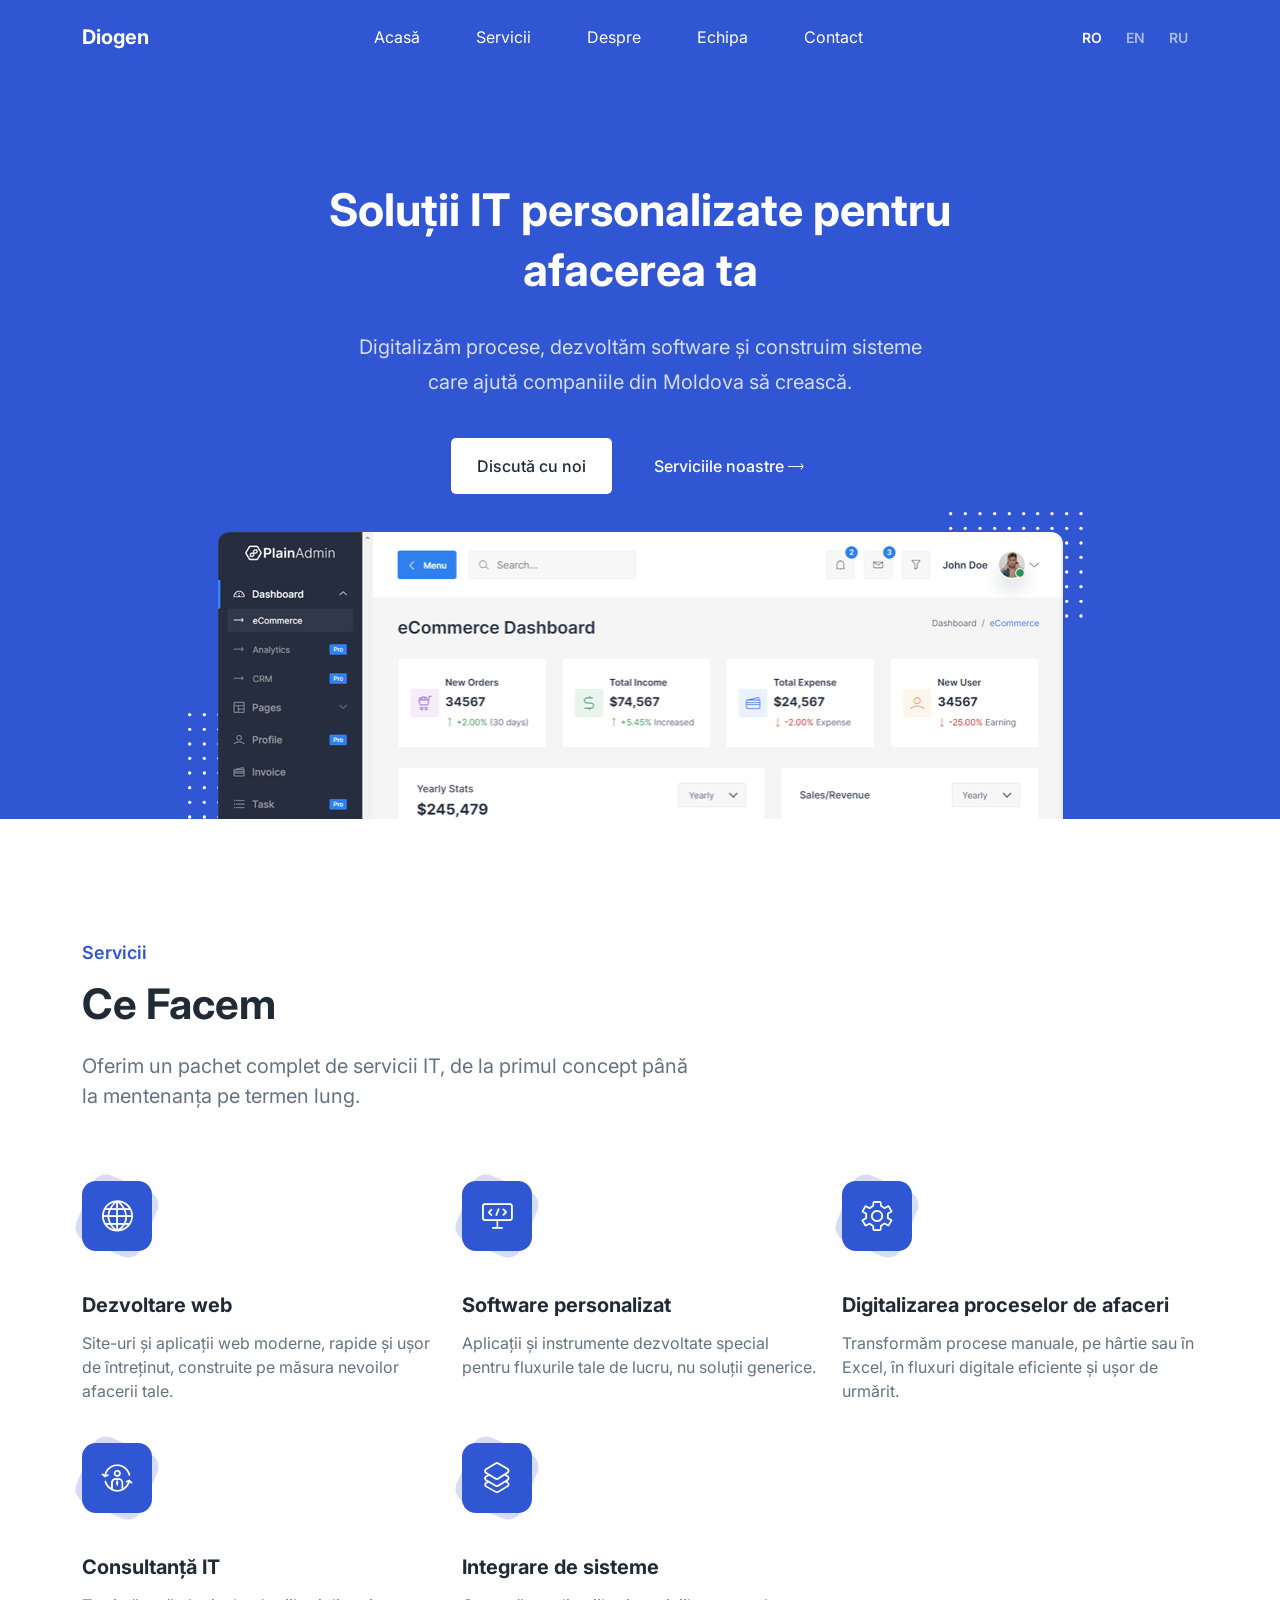
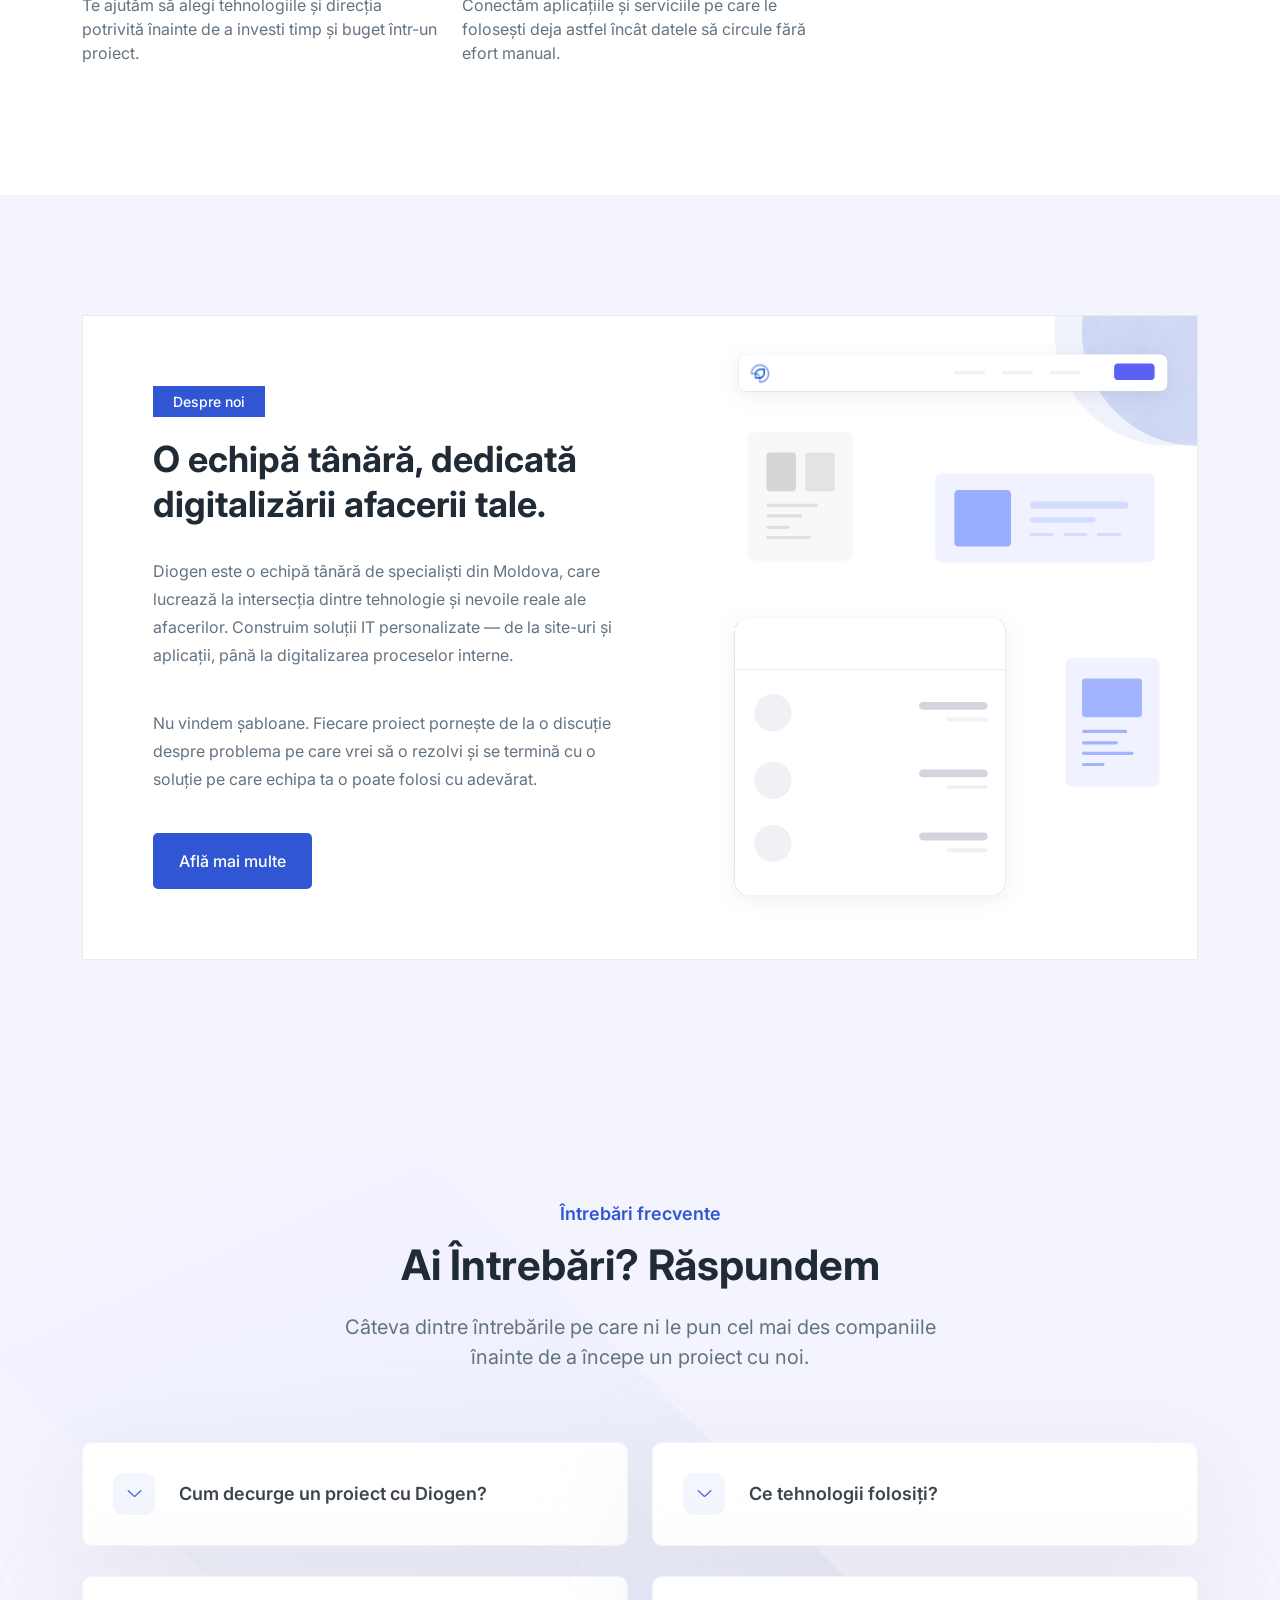
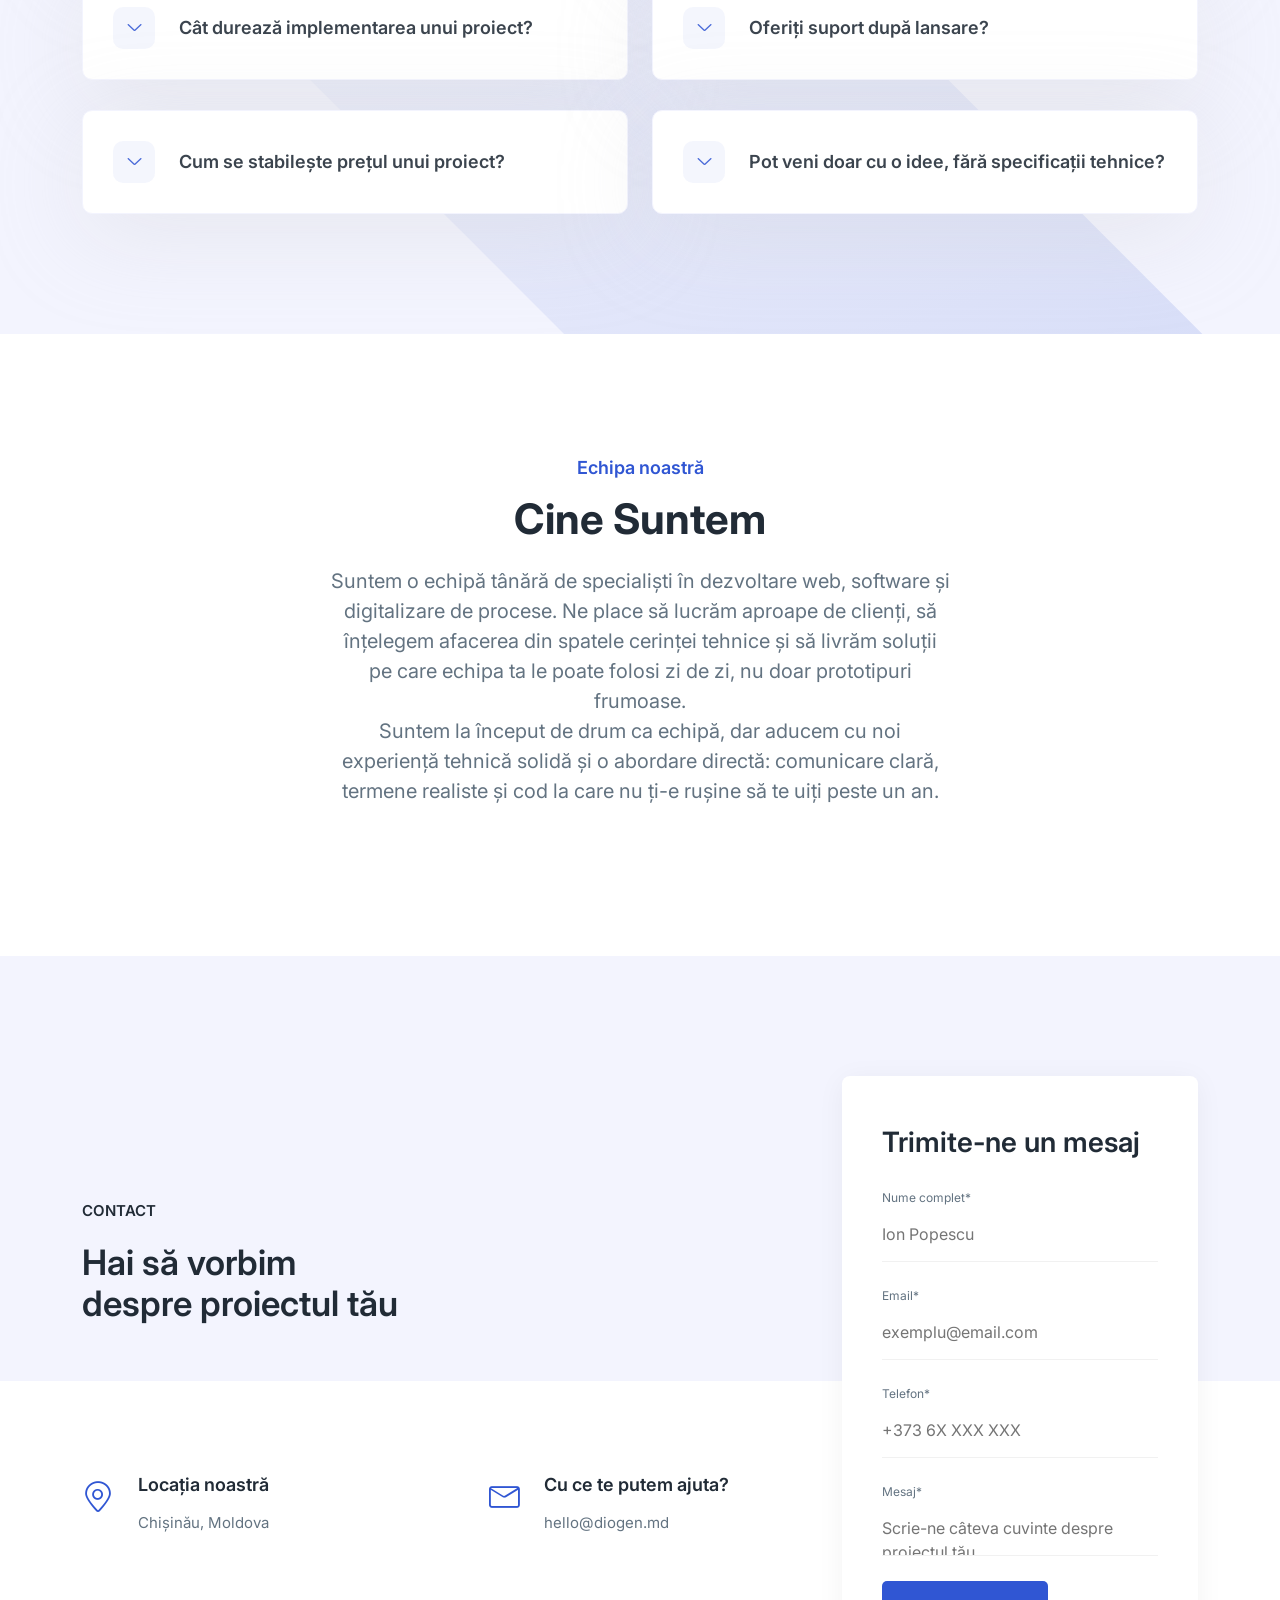
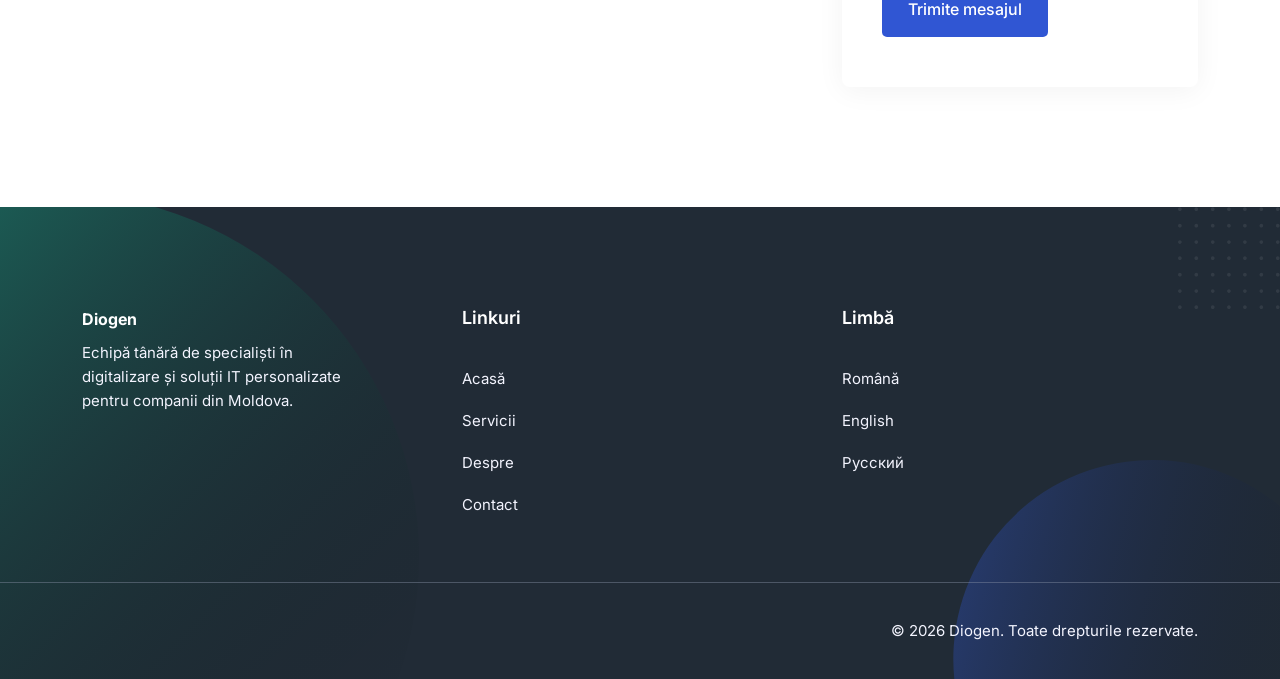
==== index.html @ dc5d2549 "Initial commit" ====
<!DOCTYPE html>
<html lang="ro">
  <head>
    <meta charset="UTF-8" />
    <meta http-equiv="X-UA-Compatible" content="IE=edge" />
    <meta name="viewport" content="width=device-width, initial-scale=1.0" />
    <title>Diogen | Digitalizare și soluții IT în Moldova</title>

    <!-- Primary Meta Tags -->
    <meta
      name="title"
      content="Diogen | Digitalizare și soluții IT în Moldova"
    />
    <meta
      name="description"
      content="Diogen este o echipă tânără de specialiști care oferă servicii de digitalizare și soluții IT personalizate pentru companii din Moldova."
    />

    <!-- Open Graph / Facebook -->
    <meta property="og:type" content="website" />
    <meta property="og:url" content="https://diogen.md/" />
    <meta
      property="og:title"
      content="Diogen | Digitalizare și soluții IT în Moldova"
    />
    <meta
      property="og:description"
      content="Diogen este o echipă tânără de specialiști care oferă servicii de digitalizare și soluții IT personalizate pentru companii din Moldova."
    />

    <!-- Twitter -->
    <meta property="twitter:card" content="summary_large_image" />
    <meta property="twitter:url" content="https://diogen.md/" />
    <meta
      property="twitter:title"
      content="Diogen | Digitalizare și soluții IT în Moldova"
    />
    <meta
      property="twitter:description"
      content="Diogen este o echipă tânără de specialiști care oferă servicii de digitalizare și soluții IT personalizate pentru companii din Moldova."
    />

    <!--====== Favicon Icon ======-->
    <link
      rel="shortcut icon"
      href="assets/images/favicon.svg"
      type="image/svg"
    />

    <!-- ===== All CSS files ===== -->
    <link rel="stylesheet" href="assets/css/bootstrap.min.css" />
    <link rel="stylesheet" href="assets/css/animate.css" />
    <link rel="stylesheet" href="assets/css/lineicons.css" />
    <link rel="stylesheet" href="assets/css/ud-styles.css" />
  </head>
  <body>
    <!-- ====== Header Start ====== -->
    <header class="ud-header">
      <div class="container">
        <div class="row">
          <div class="col-lg-12">
            <nav class="navbar navbar-expand-lg">
              <a class="navbar-brand" href="index.html">
                <span class="fw-bold text-white ud-logo-text">Diogen</span>
              </a>
              <button class="navbar-toggler">
                <span class="toggler-icon"> </span>
                <span class="toggler-icon"> </span>
                <span class="toggler-icon"> </span>
              </button>

              <div class="navbar-collapse">
                <ul id="nav" class="navbar-nav mx-auto">
                  <li class="nav-item">
                    <a class="ud-menu-scroll" href="#home">Acasă</a>
                  </li>
                  <li class="nav-item">
                    <a class="ud-menu-scroll" href="#features">Servicii</a>
                  </li>
                  <li class="nav-item">
                    <a href="despre.html">Despre</a>
                  </li>
                  <li class="nav-item">
                    <a class="ud-menu-scroll" href="#team">Echipa</a>
                  </li>
                  <li class="nav-item">
                    <a class="ud-menu-scroll" href="#contact">Contact</a>
                  </li>
                </ul>
              </div>

              <div class="navbar-btn d-none d-sm-inline-block">
                <ul class="ud-lang-switcher">
                  <li><a href="index.html" class="active">RO</a></li>
                  <li><a href="en/index.html">EN</a></li>
                  <li><a href="ru/index.html">RU</a></li>
                </ul>
              </div>
            </nav>
          </div>
        </div>
      </div>
    </header>
    <!-- ====== Header End ====== -->

    <!-- ====== Hero Start ====== -->
    <section class="ud-hero" id="home">
      <div class="container">
        <div class="row">
          <div class="col-lg-12">
            <div class="ud-hero-content wow fadeInUp" data-wow-delay=".2s">
              <h1 class="ud-hero-title">
                Soluții IT personalizate pentru afacerea ta
              </h1>
              <p class="ud-hero-desc">
                Digitalizăm procese, dezvoltăm software și construim sisteme
                care ajută companiile din Moldova să crească.
              </p>
              <ul class="ud-hero-buttons">
                <li>
                  <a href="contact.html" class="ud-main-btn ud-white-btn">
                    Discută cu noi
                  </a>
                </li>
                <li>
                  <a href="#features" class="ud-main-btn ud-link-btn ud-menu-scroll">
                    Serviciile noastre <i class="lni lni-arrow-right"></i>
                  </a>
                </li>
              </ul>
            </div>
            <div class="ud-hero-image wow fadeInUp" data-wow-delay=".25s">
              <img src="assets/images/hero/hero-image.svg" alt="hero-image" />
              <img
                src="assets/images/hero/dotted-shape.svg"
                alt="shape"
                class="shape shape-1"
              />
              <img
                src="assets/images/hero/dotted-shape.svg"
                alt="shape"
                class="shape shape-2"
              />
            </div>
          </div>
        </div>
      </div>
    </section>
    <!-- ====== Hero End ====== -->

    <!-- ====== Features Start ====== -->
    <section id="features" class="ud-features">
      <div class="container">
        <div class="row">
          <div class="col-lg-12">
            <div class="ud-section-title">
              <span>Servicii</span>
              <h2>Ce facem</h2>
              <p>
                Oferim un pachet complet de servicii IT, de la primul concept
                până la mentenanța pe termen lung.
              </p>
            </div>
          </div>
        </div>
        <div class="row">
          <div class="col-lg-4 col-md-6">
            <div class="ud-single-feature wow fadeInUp" data-wow-delay=".1s">
              <div class="ud-feature-icon">
                <i class="lni lni-world"></i>
              </div>
              <div class="ud-feature-content">
                <h3 class="ud-feature-title">Dezvoltare web</h3>
                <p class="ud-feature-desc">
                  Site-uri și aplicații web moderne, rapide și ușor de
                  întreținut, construite pe măsura nevoilor afacerii tale.
                </p>
              </div>
            </div>
          </div>
          <div class="col-lg-4 col-md-6">
            <div class="ud-single-feature wow fadeInUp" data-wow-delay=".15s">
              <div class="ud-feature-icon">
                <i class="lni lni-code-alt"></i>
              </div>
              <div class="ud-feature-content">
                <h3 class="ud-feature-title">Software personalizat</h3>
                <p class="ud-feature-desc">
                  Aplicații și instrumente dezvoltate special pentru fluxurile
                  tale de lucru, nu soluții generice.
                </p>
              </div>
            </div>
          </div>
          <div class="col-lg-4 col-md-6">
            <div class="ud-single-feature wow fadeInUp" data-wow-delay=".2s">
              <div class="ud-feature-icon">
                <i class="lni lni-cog"></i>
              </div>
              <div class="ud-feature-content">
                <h3 class="ud-feature-title">
                  Digitalizarea proceselor de afaceri
                </h3>
                <p class="ud-feature-desc">
                  Transformăm procese manuale, pe hârtie sau în Excel, în
                  fluxuri digitale eficiente și ușor de urmărit.
                </p>
              </div>
            </div>
          </div>
          <div class="col-lg-4 col-md-6">
            <div class="ud-single-feature wow fadeInUp" data-wow-delay=".25s">
              <div class="ud-feature-icon">
                <i class="lni lni-consulting"></i>
              </div>
              <div class="ud-feature-content">
                <h3 class="ud-feature-title">Consultanță IT</h3>
                <p class="ud-feature-desc">
                  Te ajutăm să alegi tehnologiile și direcția potrivită
                  înainte de a investi timp și buget într-un proiect.
                </p>
              </div>
            </div>
          </div>
          <div class="col-lg-4 col-md-6">
            <div class="ud-single-feature wow fadeInUp" data-wow-delay=".3s">
              <div class="ud-feature-icon">
                <i class="lni lni-layers"></i>
              </div>
              <div class="ud-feature-content">
                <h3 class="ud-feature-title">Integrare de sisteme</h3>
                <p class="ud-feature-desc">
                  Conectăm aplicațiile și serviciile pe care le folosești deja
                  astfel încât datele să circule fără efort manual.
                </p>
              </div>
            </div>
          </div>
        </div>
      </div>
    </section>
    <!-- ====== Features End ====== -->

    <!-- ====== About Start ====== -->
    <section id="about" class="ud-about">
      <div class="container">
        <div class="ud-about-wrapper wow fadeInUp" data-wow-delay=".2s">
          <div class="ud-about-content-wrapper">
            <div class="ud-about-content">
              <span class="tag">Despre noi</span>
              <h2>O echipă tânără, dedicată digitalizării afacerii tale.</h2>
              <p>
                Diogen este o echipă tânără de specialiști din Moldova, care
                lucrează la intersecția dintre tehnologie și nevoile reale ale
                afacerilor. Construim soluții IT personalizate — de la site-uri
                și aplicații, până la digitalizarea proceselor interne.
              </p>
              <p>
                Nu vindem șabloane. Fiecare proiect pornește de la o discuție
                despre problema pe care vrei să o rezolvi și se termină cu o
                soluție pe care echipa ta o poate folosi cu adevărat.
              </p>
              <a href="despre.html" class="ud-main-btn">Află mai multe</a>
            </div>
          </div>
          <div class="ud-about-image">
            <img src="assets/images/about/about-image.svg" alt="about-image" />
          </div>
        </div>
      </div>
    </section>
    <!-- ====== About End ====== -->

    <!-- ====== FAQ Start ====== -->
    <section id="faq" class="ud-faq">
      <div class="shape">
        <img src="assets/images/faq/shape.svg" alt="shape" />
      </div>
      <div class="container">
        <div class="row">
          <div class="col-lg-12">
            <div class="ud-section-title text-center mx-auto">
              <span>Întrebări frecvente</span>
              <h2>Ai întrebări? Răspundem</h2>
              <p>
                Câteva dintre întrebările pe care ni le pun cel mai des
                companiile înainte de a începe un proiect cu noi.
              </p>
            </div>
          </div>
        </div>

        <div class="row">
          <div class="col-lg-6">
            <div class="ud-single-faq wow fadeInUp" data-wow-delay=".1s">
              <div class="accordion">
                <button
                  class="ud-faq-btn collapsed"
                  data-bs-toggle="collapse"
                  data-bs-target="#collapseOne"
                >
                  <span class="icon flex-shrink-0">
                    <i class="lni lni-chevron-down"></i>
                  </span>
                  <span>Cum decurge un proiect cu Diogen?</span>
                </button>
                <div id="collapseOne" class="accordion-collapse collapse">
                  <div class="ud-faq-body">
                    Pornim de la o discuție despre obiectivele tale, urmată de
                    o propunere clară de scop și cost. Odată agreat proiectul,
                    lucrăm în etape scurte, cu verificări periodice, astfel
                    încât să vezi progresul constant, nu doar rezultatul final.
                  </div>
                </div>
              </div>
            </div>
            <div class="ud-single-faq wow fadeInUp" data-wow-delay=".15s">
              <div class="accordion">
                <button
                  class="ud-faq-btn collapsed"
                  data-bs-toggle="collapse"
                  data-bs-target="#collapseTwo"
                >
                  <span class="icon flex-shrink-0">
                    <i class="lni lni-chevron-down"></i>
                  </span>
                  <span>Cât durează implementarea unui proiect?</span>
                </button>
                <div id="collapseTwo" class="accordion-collapse collapse">
                  <div class="ud-faq-body">
                    Depinde de complexitate — un site de prezentare poate dura
                    câteva săptămâni, în timp ce digitalizarea unui proces
                    intern sau un sistem personalizat poate dura câteva luni.
                    Îți oferim o estimare realistă încă din faza de discuții.
                  </div>
                </div>
              </div>
            </div>
            <div class="ud-single-faq wow fadeInUp" data-wow-delay=".2s">
              <div class="accordion">
                <button
                  class="ud-faq-btn collapsed"
                  data-bs-toggle="collapse"
                  data-bs-target="#collapseThree"
                >
                  <span class="icon flex-shrink-0">
                    <i class="lni lni-chevron-down"></i>
                  </span>
                  <span>Cum se stabilește prețul unui proiect?</span>
                </button>
                <div id="collapseThree" class="accordion-collapse collapse">
                  <div class="ud-faq-body">
                    Prețul depinde de amploarea proiectului și de tehnologiile
                    implicate. După discuția inițială primești o ofertă cu
                    scopul lucrării și costul estimat, fără costuri ascunse.
                  </div>
                </div>
              </div>
            </div>
          </div>
          <div class="col-lg-6">
            <div class="ud-single-faq wow fadeInUp" data-wow-delay=".1s">
              <div class="accordion">
                <button
                  class="ud-faq-btn collapsed"
                  data-bs-toggle="collapse"
                  data-bs-target="#collapseFour"
                >
                  <span class="icon flex-shrink-0">
                    <i class="lni lni-chevron-down"></i>
                  </span>
                  <span>Ce tehnologii folosiți?</span>
                </button>
                <div id="collapseFour" class="accordion-collapse collapse">
                  <div class="ud-faq-body">
                    Alegem tehnologia în funcție de proiect, nu invers.
                    Lucrăm de obicei cu stack-uri web moderne, iar pentru
                    integrări și automatizări adaptăm soluția la sistemele pe
                    care le ai deja.
                  </div>
                </div>
              </div>
            </div>
            <div class="ud-single-faq wow fadeInUp" data-wow-delay=".15s">
              <div class="accordion">
                <button
                  class="ud-faq-btn collapsed"
                  data-bs-toggle="collapse"
                  data-bs-target="#collapseFive"
                >
                  <span class="icon flex-shrink-0">
                    <i class="lni lni-chevron-down"></i>
                  </span>
                  <span>Oferiți suport după lansare?</span>
                </button>
                <div id="collapseFive" class="accordion-collapse collapse">
                  <div class="ud-faq-body">
                    Da. După lansare rămânem disponibili pentru mentenanță,
                    remedierea eventualelor probleme și dezvoltarea de noi
                    funcționalități, pe măsură ce afacerea ta crește.
                  </div>
                </div>
              </div>
            </div>
            <div class="ud-single-faq wow fadeInUp" data-wow-delay=".2s">
              <div class="accordion">
                <button
                  class="ud-faq-btn collapsed"
                  data-bs-toggle="collapse"
                  data-bs-target="#collapseSix"
                >
                  <span class="icon flex-shrink-0">
                    <i class="lni lni-chevron-down"></i>
                  </span>
                  <span>Pot veni doar cu o idee, fără specificații tehnice?</span>
                </button>
                <div id="collapseSix" class="accordion-collapse collapse">
                  <div class="ud-faq-body">
                    Da, te ajutăm chiar noi să transformăm ideea într-un plan
                    tehnic clar. Nu ai nevoie de cunoștințe tehnice pentru a
                    începe o discuție cu noi.
                  </div>
                </div>
              </div>
            </div>
          </div>
        </div>
      </div>
    </section>
    <!-- ====== FAQ End ====== -->

    <!-- ====== Team Start ====== -->
    <section id="team" class="ud-team">
      <div class="container">
        <div class="row">
          <div class="col-lg-8 mx-auto">
            <div class="ud-section-title mx-auto text-center">
              <span>Echipa noastră</span>
              <h2>Cine suntem</h2>
              <p>
                Suntem o echipă tânără de specialiști în dezvoltare web,
                software și digitalizare de procese. Ne place să lucrăm
                aproape de clienți, să înțelegem afacerea din spatele
                cerinței tehnice și să livrăm soluții pe care echipa ta le
                poate folosi zi de zi, nu doar prototipuri frumoase.
              </p>
              <p>
                Suntem la început de drum ca echipă, dar aducem cu noi
                experiență tehnică solidă și o abordare directă: comunicare
                clară, termene realiste și cod la care nu ți-e rușine să te
                uiți peste un an.
              </p>
            </div>
          </div>
        </div>
      </div>
    </section>
    <!-- ====== Team End ====== -->

    <!-- ====== Contact Start ====== -->
    <section id="contact" class="ud-contact">
      <div class="container">
        <div class="row align-items-center">
          <div class="col-xl-8 col-lg-7">
            <div class="ud-contact-content-wrapper">
              <div class="ud-contact-title">
                <span>CONTACT</span>
                <h2>
                  Hai să vorbim <br />
                  despre proiectul tău
                </h2>
              </div>
              <!-- TODO: replace placeholder contact details with real ones once available -->
              <div class="ud-contact-info-wrapper">
                <div class="ud-single-info">
                  <div class="ud-info-icon">
                    <i class="lni lni-map-marker"></i>
                  </div>
                  <div class="ud-info-meta">
                    <h5>Locația noastră</h5>
                    <p>Chișinău, Moldova</p>
                  </div>
                </div>
                <div class="ud-single-info">
                  <div class="ud-info-icon">
                    <i class="lni lni-envelope"></i>
                  </div>
                  <div class="ud-info-meta">
                    <h5>Cu ce te putem ajuta?</h5>
                    <p>hello@diogen.md</p>
                  </div>
                </div>
              </div>
            </div>
          </div>
          <div class="col-xl-4 col-lg-5">
            <div
              class="ud-contact-form-wrapper wow fadeInUp"
              data-wow-delay=".2s"
            >
              <h3 class="ud-contact-form-title">Trimite-ne un mesaj</h3>
              <form class="ud-contact-form">
                <div class="ud-form-group">
                  <label for="fullName">Nume complet*</label>
                  <input
                    type="text"
                    name="fullName"
                    placeholder="Ion Popescu"
                  />
                </div>
                <div class="ud-form-group">
                  <label for="email">Email*</label>
                  <input
                    type="email"
                    name="email"
                    placeholder="exemplu@email.com"
                  />
                </div>
                <div class="ud-form-group">
                  <label for="phone">Telefon*</label>
                  <input
                    type="text"
                    name="phone"
                    placeholder="+373 6X XXX XXX"
                  />
                </div>
                <div class="ud-form-group">
                  <label for="message">Mesaj*</label>
                  <textarea
                    name="message"
                    rows="1"
                    placeholder="Scrie-ne câteva cuvinte despre proiectul tău"
                  ></textarea>
                </div>
                <div class="ud-form-group mb-0">
                  <button type="submit" class="ud-main-btn">
                    Trimite mesajul
                  </button>
                </div>
              </form>
            </div>
          </div>
        </div>
      </div>
    </section>
    <!-- ====== Contact End ====== -->

    <!-- ====== Footer Start ====== -->
    <footer class="ud-footer wow fadeInUp" data-wow-delay=".15s">
      <div class="shape shape-1">
        <img src="assets/images/footer/shape-1.svg" alt="shape" />
      </div>
      <div class="shape shape-2">
        <img src="assets/images/footer/shape-2.svg" alt="shape" />
      </div>
      <div class="shape shape-3">
        <img src="assets/images/footer/shape-3.svg" alt="shape" />
      </div>
      <div class="ud-footer-widgets">
        <div class="container">
          <div class="row">
            <div class="col-lg-4 col-md-6">
              <div class="ud-widget">
                <a href="index.html" class="ud-footer-logo">
                  <span class="fw-bold text-white ud-logo-text">Diogen</span>
                </a>
                <p class="ud-widget-desc">
                  Echipă tânără de specialiști în digitalizare și soluții IT
                  personalizate pentru companii din Moldova.
                </p>
              </div>
            </div>

            <div class="col-lg-4 col-md-6">
              <div class="ud-widget">
                <h5 class="ud-widget-title">Linkuri</h5>
                <ul class="ud-widget-links">
                  <li>
                    <a href="index.html#home">Acasă</a>
                  </li>
                  <li>
                    <a href="index.html#features">Servicii</a>
                  </li>
                  <li>
                    <a href="despre.html">Despre</a>
                  </li>
                  <li>
                    <a href="contact.html">Contact</a>
                  </li>
                </ul>
              </div>
            </div>
            <div class="col-lg-4 col-md-6">
              <div class="ud-widget">
                <h5 class="ud-widget-title">Limbă</h5>
                <ul class="ud-widget-links">
                  <li><a href="index.html">Română</a></li>
                  <li><a href="en/index.html">English</a></li>
                  <li><a href="ru/index.html">Русский</a></li>
                </ul>
              </div>
            </div>
          </div>
        </div>
      </div>
      <div class="ud-footer-bottom">
        <div class="container">
          <div class="row">
            <div class="col-md-12 text-center">
              <p class="ud-footer-bottom-right">
                © 2026 Diogen. Toate drepturile rezervate.
              </p>
            </div>
          </div>
        </div>
      </div>
    </footer>
    <!-- ====== Footer End ====== -->

    <!-- ====== Back To Top Start ====== -->
    <a href="javascript:void(0)" class="back-to-top">
      <i class="lni lni-chevron-up"> </i>
    </a>
    <!-- ====== Back To Top End ====== -->

    <!-- ====== All Javascript Files ====== -->
    <script src="assets/js/bootstrap.bundle.min.js"></script>
    <script src="assets/js/wow.min.js"></script>
    <script src="assets/js/main.js"></script>
    <script>
      // ==== for menu scroll
      const pageLink = document.querySelectorAll(".ud-menu-scroll");

      pageLink.forEach((elem) => {
        elem.addEventListener("click", (e) => {
          e.preventDefault();
          document.querySelector(elem.getAttribute("href")).scrollIntoView({
            behavior: "smooth",
            offsetTop: 1 - 60,
          });
        });
      });

      // section menu active
      function onScroll(event) {
        const sections = document.querySelectorAll(".ud-menu-scroll");
        const scrollPos =
          window.pageYOffset ||
          document.documentElement.scrollTop ||
          document.body.scrollTop;

        for (let i = 0; i < sections.length; i++) {
          const currLink = sections[i];
          const val = currLink.getAttribute("href");
          const refElement = document.querySelector(val);
          const scrollTopMinus = scrollPos + 73;
          if (
            refElement.offsetTop <= scrollTopMinus &&
            refElement.offsetTop + refElement.offsetHeight > scrollTopMinus
          ) {
            document
              .querySelector(".ud-menu-scroll")
              .classList.remove("active");
            currLink.classList.add("active");
          } else {
            currLink.classList.remove("active");
          }
        }
      }

      window.document.addEventListener("scroll", onScroll);
    </script>
  </body>
</html>
---- assets/css/ud-styles.css ----
/*===========================
  COMMON css 
===========================*/
@import url("https://fonts.googleapis.com/css2?family=Inter:wght@200;300;400;500;600;700;800;900&display=swap");
:root {
  --font: "Inter", sans-serif;
  --body-color: #637381;
  --heading-color: #212b36;
  --primary-color: #3056d3;
  --white: #ffffff;
}

body {
  font-family: var(--font);
  font-weight: normal;
  font-style: normal;
  color: var(--body-color);
  overflow-x: hidden;
}

* {
  margin: 0;
  padding: 0;
  -webkit-box-sizing: border-box;
  box-sizing: border-box;
}

img {
  max-width: 100%;
}

a,
button,
input,
textarea {
  -webkit-transition: all 0.3s ease-out 0s;
  transition: all 0.3s ease-out 0s;
}

a,
a:focus,
input:focus,
textarea:focus,
button:focus,
.navbar-toggler:focus {
  text-decoration: none;
  outline: none;
  -webkit-box-shadow: none;
          box-shadow: none;
}

a:focus,
a:hover {
  text-decoration: none;
}

i,
span,
a {
  display: inline-block;
}

audio,
canvas,
iframe,
img,
svg,
video {
  vertical-align: middle;
}

h1,
h2,
h3,
h4,
h5,
h6 {
  font-weight: 700;
  color: var(--heading-color);
  margin: 0px;
}

h1 {
  font-size: 48px;
}

h2 {
  font-size: 36px;
}

h3 {
  font-size: 28px;
}

h4 {
  font-size: 22px;
}

h5 {
  font-size: 18px;
}

h6 {
  font-size: 16px;
}

ul,
ol {
  margin: 0px;
  padding: 0px;
  list-style-type: none;
}

p {
  font-size: 16px;
  font-weight: 400;
  line-height: 26px;
  color: var(--body-color);
  margin: 0px;
}

.bg_cover {
  background-position: center center;
  background-size: cover;
  background-repeat: no-repeat;
  width: 100%;
  height: 100%;
}

/*===== All Button Style =====*/
.ud-main-btn {
  display: inline-block;
  text-align: center;
  white-space: nowrap;
  vertical-align: middle;
  font-weight: 500;
  font-size: 16px;
  border-radius: 5px;
  padding: 15px 25px;
  border: 1px solid transparent;
  color: var(--white);
  cursor: pointer;
  z-index: 5;
  -webkit-transition: all 0.4s ease-out 0s;
  transition: all 0.4s ease-out 0s;
  background: var(--primary-color);
}

.ud-main-btn:hover {
  color: var(--white);
  background: var(--heading-color);
}

@media (max-width: 767px) {
  .container {
    padding-left: 40px;
    padding-right: 40px;
  }
}

@media only screen and (min-width: 576px) and (max-width: 767px) {
  .container {
    padding-left: 20px;
    padding-right: 20px;
  }
}

.back-to-top {
  width: 40px;
  height: 40px;
  line-height: 40px;
  background: var(--primary-color);
  -webkit-box-shadow: 0px 0px 5px rgba(0, 0, 0, 0.2);
          box-shadow: 0px 0px 5px rgba(0, 0, 0, 0.2);
  text-align: center;
  -webkit-box-pack: center;
      -ms-flex-pack: center;
          justify-content: center;
  -webkit-box-align: center;
      -ms-flex-align: center;
          align-items: center;
  border-radius: 5px;
  position: fixed;
  right: 30px;
  bottom: 30px;
  z-index: 99;
  color: var(--white);
}

.back-to-top:hover {
  color: var(--white);
  background: var(--heading-color);
}

/* ===== Header CSS ===== */
.ud-header {
  position: absolute;
  top: 0;
  left: 0;
  width: 100%;
  z-index: 99;
  -webkit-transition: all 0.3s ease-out 0s;
  transition: all 0.3s ease-out 0s;
}

.sticky {
  position: fixed;
  z-index: 99;
  background-color: rgba(255, 255, 255, 0.8);
  -webkit-backdrop-filter: blur(5px);
          backdrop-filter: blur(5px);
  -webkit-box-shadow: inset 0 -1px 0 0 rgba(0, 0, 0, 0.1);
  box-shadow: inset 0 -1px 0 0 rgba(0, 0, 0, 0.1);
  -webkit-transition: all 0.3s ease-out 0s;
  transition: all 0.3s ease-out 0s;
}

.sticky .navbar {
  padding: 0;
}
.navbar .startup-logo{
  color: var(--white);
}
.sticky .navbar .startup-logo{
  color: var(--primary-color) !important;
}
.navbar {
  padding: 0px 0;
  border-radius: 5px;
  position: relative;
  -webkit-transition: all 0.3s ease-out 0s;
  transition: all 0.3s ease-out 0s;
}

.navbar-brand {
  padding: 0;
}

@media only screen and (min-width: 768px) and (max-width: 991px), (max-width: 767px) {
  .navbar-brand {
    padding: 5px 0px;
  }
}

.navbar-brand img {
  max-width: 160px;
}

.navbar-toggler {
  padding: 0;
}

.navbar-toggler .toggler-icon {
  width: 30px;
  height: 2px;
  background-color: var(--white);
  display: block;
  margin: 5px 0;
  position: relative;
  -webkit-transition: all 0.3s ease-out 0s;
  transition: all 0.3s ease-out 0s;
}

.navbar-toggler.active .toggler-icon:nth-of-type(1) {
  -webkit-transform: rotate(45deg);
  transform: rotate(45deg);
  top: 7px;
}

.navbar-toggler.active .toggler-icon:nth-of-type(2) {
  opacity: 0;
}

.navbar-toggler.active .toggler-icon:nth-of-type(3) {
  -webkit-transform: rotate(135deg);
  transform: rotate(135deg);
  top: -7px;
}

@media only screen and (min-width: 768px) and (max-width: 991px), (max-width: 767px) {
  .navbar-collapse {
    position: absolute;
    top: 100%;
    right: 0;
    max-width: 300px;
    width: 100%;
    background-color: var(--white);
    z-index: 9;
    -webkit-box-shadow: 0px 15px 20px 0px rgba(0, 0, 0, 0.1);
    box-shadow: 0px 15px 20px 0px rgba(0, 0, 0, 0.1);
    padding: 0px;
    display: none;
    border-radius: 5px;
  }
  .navbar-collapse.show {
    display: block;
  }
}

@media only screen and (min-width: 768px) and (max-width: 991px), (max-width: 767px) {
  .navbar-nav {
    padding: 20px 30px;
  }
}

.navbar-nav .nav-item {
  position: relative;
  padding: 0px 20px;
}

@media only screen and (min-width: 992px) and (max-width: 1199px) {
  .navbar-nav .nav-item {
    padding: 0px 12px;
  }
}

@media only screen and (min-width: 768px) and (max-width: 991px), (max-width: 767px) {
  .navbar-nav .nav-item {
    padding: 0px;
  }
}

.navbar-nav .nav-item > a {
  font-size: 16px;
  font-weight: 400;
  color: var(--white);
  -webkit-transition: all 0.3s ease-out 0s;
  transition: all 0.3s ease-out 0s;
  padding: 25px 8px;
  position: relative;
}

@media only screen and (min-width: 768px) and (max-width: 991px), (max-width: 767px) {
  .navbar-nav .nav-item > a {
    display: block;
    padding: 8px 0;
    color: var(--heading-color);
  }
}

.navbar-nav .nav-item > a:hover, .navbar-nav .nav-item > a.active {
  color: var(--white);
  opacity: 0.5;
}

@media only screen and (min-width: 768px) and (max-width: 991px), (max-width: 767px) {
  .navbar-nav .nav-item > a:hover, .navbar-nav .nav-item > a.active {
    color: var(--primary-color);
    opacity: 1;
  }
}

.navbar-nav .nav-item .ud-submenu {
  position: absolute;
  width: 250px;
  background: var(--white);
  top: 110%;
  padding: 20px 30px;
  -webkit-box-shadow: 0 15px 44px rgba(140, 140, 140, 0.18);
          box-shadow: 0 15px 44px rgba(140, 140, 140, 0.18);
  border-radius: 5px;
  opacity: 0;
  visibility: hidden;
  -webkit-transition: all 0.3s ease-out 0s;
  transition: all 0.3s ease-out 0s;
}

@media only screen and (min-width: 768px) and (max-width: 991px), (max-width: 767px) {
  .navbar-nav .nav-item .ud-submenu {
    position: static;
    -webkit-box-shadow: none;
            box-shadow: none;
    width: 100%;
    padding: 0px;
    opacity: 1;
    visibility: visible;
    display: none;
  }
}

.navbar-nav .nav-item .ud-submenu.show {
  display: block;
}

.navbar-nav .nav-item .ud-submenu .ud-submenu-link {
  padding: 7px 0;
  color: var(--heading-color);
  font-size: 14px;
}

.navbar-nav .nav-item .ud-submenu .ud-submenu-link:hover {
  color: var(--primary-color);
}

.navbar-nav .nav-item:hover > a {
  color: var(--white);
  opacity: 0.5;
}

@media only screen and (min-width: 768px) and (max-width: 991px), (max-width: 767px) {
  .navbar-nav .nav-item:hover > a {
    color: var(--primary-color);
    opacity: 1;
  }
}

.navbar-nav .nav-item:hover > .ud-submenu {
  opacity: 1;
  visibility: visible;
  top: 100%;
}

.navbar-nav .nav-item.nav-item-has-children > a {
  position: relative;
}

.navbar-nav .nav-item.nav-item-has-children > a::after {
  content: "";
  -webkit-box-sizing: border-box;
          box-sizing: border-box;
  position: absolute;
  width: 10px;
  height: 10px;
  border-bottom: 2px solid;
  border-right: 2px solid;
  -webkit-transform: rotate(45deg) translateY(-50%);
          transform: rotate(45deg) translateY(-50%);
  right: -15px;
  top: 50%;
  margin-top: -2px;
}

@media only screen and (min-width: 768px) and (max-width: 991px), (max-width: 767px) {
  .navbar-nav .nav-item.nav-item-has-children > a::after {
    right: 5px;
  }
}

@media only screen and (min-width: 768px) and (max-width: 991px), (max-width: 767px) {
  .navbar-btn {
    position: absolute;
    top: 50%;
    right: 50px;
    -webkit-transform: translateY(-50%);
    transform: translateY(-50%);
  }
}

.navbar-btn .ud-main-btn {
  padding: 8px 16px;
  background: transparent;
}

.navbar-btn .ud-login-btn:hover {
  opacity: 0.5;
}

.navbar-btn .ud-white-btn {
  background: rgba(255, 255, 255, 0.2);
}

.navbar-btn .ud-white-btn:hover {
  background: white;
  color: var(--heading-color);
}

.sticky .navbar-toggler .toggler-icon {
  background-color: var(--heading-color);
}

.sticky .navbar-nav .nav-item:hover > a {
  color: var(--primary-color);
  opacity: 1;
}

.sticky .navbar-nav .nav-item a {
  color: var(--heading-color);
}

.sticky .navbar-nav .nav-item a.active, .sticky .navbar-nav .nav-item a:hover {
  color: var(--primary-color);
  opacity: 1;
}

.sticky .navbar-btn .ud-main-btn.ud-login-btn {
  color: var(--heading-color);
}

.sticky .navbar-btn .ud-main-btn.ud-login-btn:hover {
  color: var(--primary-color);
  opacity: 1;
}

.sticky .navbar-btn .ud-white-btn {
  background: var(--primary-color);
  color: var(--white);
}

.sticky .navbar-btn .ud-white-btn:hover {
  background: var(--heading-color);
}

.ud-lang-switcher {
  display: flex;
  align-items: center;
  gap: 4px;
}

.ud-lang-switcher li {
  list-style: none;
}

.ud-lang-switcher a {
  display: inline-block;
  padding: 6px 10px;
  font-size: 14px;
  font-weight: 600;
  color: var(--white);
  opacity: 0.6;
  transition: 0.3s;
}

.ud-lang-switcher a:hover,
.ud-lang-switcher a.active {
  opacity: 1;
}

.sticky .ud-lang-switcher a {
  color: var(--heading-color);
}

/* ===== Hero CSS ===== */
.ud-hero {
  background: var(--primary-color);
  padding-top: 180px;
}

@media only screen and (min-width: 768px) and (max-width: 991px) {
  .ud-hero {
    padding-top: 160px;
  }
}

@media (max-width: 767px) {
  .ud-hero {
    padding-top: 130px;
  }
}

.ud-hero-content {
  max-width: 780px;
  margin: auto;
  margin-bottom: 30px;
}

.ud-hero-content .ud-hero-title {
  color: var(--white);
  font-weight: 700;
  font-size: 45px;
  line-height: 60px;
  text-align: center;
  margin-bottom: 30px;
}

@media only screen and (min-width: 768px) and (max-width: 991px) {
  .ud-hero-content .ud-hero-title {
    font-size: 38px;
    line-height: 50px;
  }
}

@media (max-width: 767px) {
  .ud-hero-content .ud-hero-title {
    font-size: 26px;
    line-height: 38px;
  }
}

.ud-hero-content .ud-hero-desc {
  font-weight: normal;
  font-size: 20px;
  line-height: 35px;
  text-align: center;
  color: var(--white);
  opacity: 0.8;
  max-width: 600px;
  margin: auto;
  margin-bottom: 30px;
}

@media (max-width: 767px) {
  .ud-hero-content .ud-hero-desc {
    font-size: 16px;
    line-height: 30px;
  }
}

.ud-hero-buttons {
  display: -webkit-box;
  display: -ms-flexbox;
  display: flex;
  -webkit-box-align: center;
      -ms-flex-align: center;
          align-items: center;
  -webkit-box-pack: center;
      -ms-flex-pack: center;
          justify-content: center;
}

.ud-hero-buttons .ud-main-btn {
  margin: 8px;
}

@media (max-width: 767px) {
  .ud-hero-buttons .ud-main-btn {
    margin: 5px;
  }
}

@media (max-width: 767px) {
  .ud-hero-buttons .ud-main-btn {
    padding: 12px 16px;
  }
}

.ud-hero-buttons .ud-white-btn {
  background: var(--white);
  color: var(--heading-color);
}

.ud-hero-buttons .ud-white-btn:hover {
  -webkit-box-shadow: 0px 0px 25px rgba(0, 0, 0, 0.2);
          box-shadow: 0px 0px 25px rgba(0, 0, 0, 0.2);
  background: #fefefe;
  color: var(--primary-color);
}

.ud-hero-buttons .ud-link-btn:hover {
  color: var(--white);
  background: transparent;
  opacity: 0.5;
}

.ud-hero-brands-wrapper {
  text-align: center;
  margin-bottom: 40px;
}

.ud-hero-brands-wrapper img {
  -webkit-transition: all 0.3s;
  transition: all 0.3s;
  opacity: 0.5;
  max-width: 250px;
}

.ud-hero-brands-wrapper img:hover {
  opacity: 1;
}

.ud-hero-image {
  max-width: 845px;
  margin: auto;
  text-align: center;
  position: relative;
  z-index: 1;
}

.ud-hero-image img {
  max-width: 100%;
  text-align: center;
}

.ud-hero-image .shape {
  position: absolute;
  z-index: -1;
}

.ud-hero-image .shape.shape-1 {
  bottom: 0;
  left: -30px;
}

.ud-hero-image .shape.shape-2 {
  top: -20px;
  right: -20px;
}

/* ===== Features CSS ===== */
.ud-features {
  padding-top: 120px;
  padding-bottom: 90px;
}

@media (max-width: 767px) {
  .ud-features {
    padding-top: 80px;
    padding-bottom: 40px;
  }
}

.ud-section-title {
  max-width: 620px;
  margin-bottom: 70px;
}

.ud-section-title span {
  font-weight: 600;
  font-size: 18px;
  color: var(--primary-color);
  margin-bottom: 10px;
}

.ud-section-title h2 {
  font-weight: 700;
  font-size: 42px;
  line-height: 55px;
  text-transform: capitalize;
  color: var(--heading-color);
  margin-bottom: 20px;
}

.ud-section-title p {
  font-size: 20px;
  line-height: 30px;
}

@media (max-width: 767px) {
  .ud-section-title p {
    font-size: 16px;
    line-height: 26px;
  }
}

.ud-single-feature {
  margin-bottom: 40px;
}

.ud-single-feature:hover .ud-feature-icon::before {
  -webkit-transform: rotate(45deg);
  transform: rotate(45deg);
}

.ud-single-feature .ud-feature-icon {
  width: 70px;
  height: 70px;
  display: -webkit-box;
  display: -ms-flexbox;
  display: flex;
  -webkit-box-align: center;
      -ms-flex-align: center;
          align-items: center;
  -webkit-box-pack: center;
      -ms-flex-pack: center;
          justify-content: center;
  border-radius: 14px;
  background: var(--primary-color);
  font-size: 32px;
  color: var(--white);
  position: relative;
  z-index: 1;
  text-align: center;
  margin-bottom: 40px;
}

.ud-single-feature .ud-feature-icon::before {
  content: "";
  position: absolute;
  width: 100%;
  height: 100%;
  top: 0;
  left: 0;
  border-radius: 14px;
  background: var(--primary-color);
  opacity: 0.2;
  z-index: -1;
  -webkit-transform: rotate(23deg);
  transform: rotate(23deg);
  -webkit-transition: all 0.3s ease-out 0s;
  transition: all 0.3s ease-out 0s;
}

.ud-single-feature .ud-feature-title {
  font-weight: 700;
  font-size: 20px;
  line-height: 28px;
  margin-bottom: 12px;
}

@media only screen and (min-width: 992px) and (max-width: 1199px) {
  .ud-single-feature .ud-feature-title {
    font-size: 18px;
    line-height: 26px;
  }
}

.ud-single-feature .ud-feature-desc {
  font-size: 16px;
  line-height: 24px;
  margin-bottom: 40px;
}

.ud-single-feature .ud-feature-link {
  font-weight: 500;
  color: var(--body-color);
}

.ud-single-feature .ud-feature-link:hover {
  color: var(--primary-color);
}

/* ===== About CSS ===== */
.ud-about {
  background: #f3f4fe;
  padding: 120px 0;
}

@media (max-width: 767px) {
  .ud-about {
    padding: 80px 0;
  }
}

.ud-about-wrapper {
  background: var(--white);
  border: 1px solid rgba(0, 0, 0, 0.08);
  display: -webkit-box;
  display: -ms-flexbox;
  display: flex;
  -webkit-box-pack: justify;
      -ms-flex-pack: justify;
          justify-content: space-between;
}

@media only screen and (min-width: 768px) and (max-width: 991px), (max-width: 767px) {
  .ud-about-wrapper {
    display: block;
  }
}

.ud-about-content-wrapper {
  padding: 70px;
}

@media (max-width: 767px) {
  .ud-about-content-wrapper {
    padding: 50px 30px;
  }
}

@media only screen and (min-width: 576px) and (max-width: 767px) {
  .ud-about-content-wrapper {
    padding: 50px;
  }
}

.ud-about-content {
  max-width: 500px;
}

.ud-about-content .tag {
  font-weight: 500;
  font-size: 14px;
  color: var(--white);
  background: var(--primary-color);
  padding: 5px 20px;
  display: inline-block;
  margin-bottom: 20px;
}

.ud-about-content h2 {
  font-weight: bold;
  font-size: 36px;
  line-height: 45px;
  margin-bottom: 30px;
}

@media (max-width: 767px) {
  .ud-about-content h2 {
    font-size: 26px;
    line-height: 38px;
  }
}

.ud-about-content p {
  font-size: 16px;
  line-height: 28px;
  margin-bottom: 40px;
}

.ud-about-content .ud-main-btn:hover {
  background: #2748b4;
  -webkit-box-shadow: 0px 0px 10px rgba(0, 0, 0, 0.3);
          box-shadow: 0px 0px 10px rgba(0, 0, 0, 0.3);
}

@media only screen and (min-width: 768px) and (max-width: 991px), (max-width: 767px) {
  .ud-about-image {
    text-align: center;
  }
}

/* ===== Pricing CSS ===== */
.ud-pricing {
  padding-top: 120px;
  padding-bottom: 90px;
}

@media (max-width: 767px) {
  .ud-pricing {
    padding-top: 80px;
    padding-bottom: 40px;
  }
}

.ud-single-pricing {
  margin-bottom: 40px;
  background: var(--white);
  border: 2px solid #d4deff;
  border-radius: 8px;
  text-align: center;
  padding: 45px 30px;
  position: relative;
}

.ud-single-pricing.active {
  background: -webkit-gradient(linear, left top, left bottom, from(#3056d3), to(#179bee));
  background: linear-gradient(180deg, #3056d3 0%, #179bee 100%);
  border: none;
  padding: 55px 30px;
}

.ud-single-pricing.active .ud-pricing-header h3,
.ud-single-pricing.active .ud-pricing-header h4 {
  color: var(--white);
}

.ud-single-pricing.active .ud-pricing-body li {
  color: var(--white);
}

.ud-single-pricing.first-item::after, .ud-single-pricing.last-item::after {
  content: "";
  position: absolute;
  width: 55px;
  height: 55px;
  z-index: 1;
}

.ud-single-pricing.first-item::after {
  background: var(--primary-color);
  left: -2px;
  bottom: -2px;
  border-radius: 0px 55px 0px 8px;
}

.ud-single-pricing.last-item::after {
  background: #13c296;
  top: -2px;
  right: -2px;
  border-radius: 0px 8px 0px 55px;
}

.ud-single-pricing .ud-popular-tag {
  display: inline-block;
  padding: 10px 25px;
  background: var(--white);
  border-radius: 30px;
  color: var(--primary-color);
  margin-bottom: 20px;
  font-weight: 600;
}

.ud-single-pricing .ud-pricing-header h3 {
  font-weight: 500;
  font-size: 15px;
  margin-bottom: 8px;
}

.ud-single-pricing .ud-pricing-header h4 {
  font-weight: 600;
  font-size: 26px;
  color: var(--primary-color);
  margin-bottom: 40px;
}

.ud-single-pricing .ud-pricing-body {
  margin-bottom: 40px;
}

.ud-single-pricing .ud-pricing-body li {
  font-weight: 500;
  font-size: 15px;
  margin-bottom: 18px;
}

.ud-single-pricing .ud-main-btn {
  border-radius: 30px;
  padding: 15px 40px;
}

.ud-single-pricing .ud-border-btn {
  border: 1px solid #d4deff;
  color: var(--primary-color);
  background: var(--white);
}

.ud-single-pricing .ud-border-btn:hover {
  color: var(--white);
  border-color: var(--primary-color);
  background: var(--primary-color);
}

.ud-single-pricing .ud-white-btn {
  background: var(--white);
  color: var(--heading-color);
}

.ud-single-pricing .ud-white-btn:hover {
  color: var(--white);
  background: var(--heading-color);
}

/* ===== FAQ CSS ===== */
.ud-faq {
  padding-top: 120px;
  padding-bottom: 90px;
  background: #f3f4fe;
  position: relative;
  z-index: 1;
}

@media (max-width: 767px) {
  .ud-faq {
    padding-top: 80px;
    padding-bottom: 50px;
  }
}

.ud-faq .shape {
  position: absolute;
  z-index: -1;
  left: 0;
  bottom: 0;
}

.ud-single-faq {
  background: var(--white);
  border: 1px solid #f3f4fe;
  -webkit-box-shadow: 0px 20px 95px rgba(201, 203, 204, 0.3);
          box-shadow: 0px 20px 95px rgba(201, 203, 204, 0.3);
  border-radius: 10px;
  margin-bottom: 30px;
}

.ud-single-faq .ud-faq-btn {
  text-align: left;
  display: -webkit-box;
  display: -ms-flexbox;
  display: flex;
  width: 100%;
  -webkit-box-align: center;
      -ms-flex-align: center;
          align-items: center;
  border: none;
  background: transparent;
  font-weight: 600;
  font-size: 18px;
  color: var(--heading-color);
  opacity: 0.88;
  padding: 30px;
}

@media only screen and (min-width: 992px) and (max-width: 1199px), (max-width: 767px) {
  .ud-single-faq .ud-faq-btn {
    padding: 15px;
  }
}

.ud-single-faq .ud-faq-btn.collapsed span.icon i {
  -webkit-transform: rotate(0deg);
  transform: rotate(0deg);
}

.ud-single-faq .ud-faq-btn span.icon {
  display: -webkit-box;
  display: -ms-flexbox;
  display: flex;
  -webkit-box-align: center;
      -ms-flex-align: center;
          align-items: center;
  -webkit-box-pack: center;
      -ms-flex-pack: center;
          justify-content: center;
  width: 42px;
  height: 42px;
  background: rgba(48, 86, 211, 0.06);
  border-radius: 10px;
  color: var(--primary-color);
  margin-right: 24px;
}

.ud-single-faq .ud-faq-btn span.icon i {
  -webkit-transform: rotate(180deg);
  transform: rotate(180deg);
  -webkit-transition: all 0.3s;
  transition: all 0.3s;
  font-size: 14px;
  font-weight: 700;
}

.ud-single-faq .ud-faq-body {
  padding: 0px 30px 40px 95px;
}

@media only screen and (min-width: 992px) and (max-width: 1199px), (max-width: 767px) {
  .ud-single-faq .ud-faq-body {
    padding: 0px 16px 20px 82px;
  }
}

/* ===== Testimonials CSS ===== */
.ud-testimonials {
  padding-top: 120px;
}

@media (max-width: 767px) {
  .ud-testimonials {
    padding-top: 80px;
  }
}

.ud-single-testimonial {
  padding: 30px;
  -webkit-box-shadow: 0px 60px 120px -20px #ebeffd;
          box-shadow: 0px 60px 120px -20px #ebeffd;
  background: var(--white);
  margin-bottom: 50px;
}

.ud-single-testimonial .ud-testimonial-ratings {
  margin-bottom: 10px;
}

.ud-single-testimonial .ud-testimonial-ratings i {
  color: #fbb040;
}

.ud-single-testimonial .ud-testimonial-content {
  margin-bottom: 25px;
}

.ud-single-testimonial .ud-testimonial-content p {
  font-size: 16px;
  line-height: 30px;
  color: #637381;
}

.ud-single-testimonial .ud-testimonial-info {
  display: -webkit-box;
  display: -ms-flexbox;
  display: flex;
  -webkit-box-align: center;
      -ms-flex-align: center;
          align-items: center;
}

.ud-single-testimonial .ud-testimonial-info .ud-testimonial-image {
  width: 50px;
  height: 50px;
  border-radius: 50%;
  overflow: hidden;
  margin-right: 20px;
}

.ud-single-testimonial .ud-testimonial-info .ud-testimonial-meta h4 {
  font-weight: 600;
  font-size: 14px;
}

.ud-single-testimonial .ud-testimonial-info .ud-testimonial-meta p {
  font-size: 12px;
  color: #969696;
}

.ud-brands .ud-title {
  margin-bottom: 30px;
}

.ud-brands .ud-title h6 {
  font-weight: normal;
  font-size: 12px;
  color: var(--body-color);
  display: inline-block;
  position: relative;
}

.ud-brands .ud-title h6::after {
  content: "";
  position: absolute;
  width: 30px;
  height: 1px;
  background: #afb2b5;
  right: -40px;
  top: 50%;
}

.ud-brands .ud-brands-logo {
  display: -webkit-box;
  display: -ms-flexbox;
  display: flex;
  -webkit-box-align: center;
      -ms-flex-align: center;
          align-items: center;
  -ms-flex-wrap: wrap;
      flex-wrap: wrap;
  margin-right: -40px;
}

.ud-brands .ud-brands-logo .ud-single-logo {
  margin-right: 40px;
  margin-bottom: 20px;
  max-width: 140px;
}

.ud-brands .ud-brands-logo .ud-single-logo:hover img {
  -webkit-filter: none;
          filter: none;
}

.ud-brands .ud-brands-logo .ud-single-logo img {
  -webkit-filter: grayscale(1);
          filter: grayscale(1);
  -webkit-transition: all 0.3s ease-out 0s;
  transition: all 0.3s ease-out 0s;
}

/* ===== Team CSS ===== */
.ud-team {
  padding-top: 120px;
  padding-bottom: 80px;
}

@media (max-width: 767px) {
  .ud-team {
    padding-top: 80px;
    padding-bottom: 40px;
  }
}

.ud-single-team {
  margin-bottom: 40px;
}

.ud-single-team .ud-team-image-wrapper {
  width: 170px;
  height: 170px;
  position: relative;
  margin: 0px auto 25px;
}

.ud-single-team .ud-team-image {
  border-radius: 50%;
}

.ud-single-team .ud-team-image img {
  width: 100%;
  border-radius: 50%;
}

.ud-single-team .shape {
  position: absolute;
  z-index: -1;
}

.ud-single-team .shape.shape-1 {
  top: 0;
  left: 0;
}

.ud-single-team .shape.shape-2 {
  bottom: 0;
  right: 0;
}

.ud-single-team .ud-team-info {
  text-align: center;
  margin-bottom: 20px;
}

.ud-single-team .ud-team-info h5 {
  font-weight: 500;
  font-size: 18px;
  text-transform: capitalize;
  margin-bottom: 10px;
}

.ud-single-team .ud-team-info h6 {
  font-weight: 500;
  font-size: 12px;
  color: var(--body-color);
}

.ud-single-team .ud-team-socials {
  display: -webkit-box;
  display: -ms-flexbox;
  display: flex;
  -webkit-box-align: center;
      -ms-flex-align: center;
          align-items: center;
  -webkit-box-pack: center;
      -ms-flex-pack: center;
          justify-content: center;
}

.ud-single-team .ud-team-socials a {
  width: 32px;
  height: 32px;
  display: -webkit-box;
  display: -ms-flexbox;
  display: flex;
  -webkit-box-align: center;
      -ms-flex-align: center;
          align-items: center;
  -webkit-box-pack: center;
      -ms-flex-pack: center;
          justify-content: center;
  margin: 0px 10px;
  color: #cdced6;
}

.ud-single-team .ud-team-socials a:hover {
  color: var(--primary-color);
}

/* ===== Contact CSS ===== */
.ud-contact {
  padding: 120px 0px;
  position: relative;
}

@media (max-width: 767px) {
  .ud-contact {
    padding: 80px 0;
  }
}

.ud-contact::after {
  content: "";
  position: absolute;
  z-index: -1;
  width: 100%;
  top: 0;
  left: 0;
  height: 50%;
  background: #f3f4fe;
}

@media only screen and (min-width: 992px) and (max-width: 1199px) {
  .ud-contact::after {
    height: 45%;
  }
}

.ud-contact-title {
  margin-bottom: 150px;
}

@media only screen and (min-width: 768px) and (max-width: 991px), (max-width: 767px) {
  .ud-contact-title {
    margin-bottom: 50px;
  }
}

.ud-contact-title span {
  color: var(--heading-color);
  font-weight: 600;
  font-size: 15px;
  margin-bottom: 20px;
}

.ud-contact-title h2 {
  font-weight: 600;
  font-size: 35px;
  line-height: 41px;
}

.ud-contact-info-wrapper {
  display: -webkit-box;
  display: -ms-flexbox;
  display: flex;
  -webkit-box-pack: justify;
      -ms-flex-pack: justify;
          justify-content: space-between;
  -ms-flex-wrap: wrap;
      flex-wrap: wrap;
}

@media only screen and (min-width: 768px) and (max-width: 991px), (max-width: 767px) {
  .ud-contact-info-wrapper {
    margin-bottom: 50px;
  }
}

.ud-contact-info-wrapper .ud-single-info {
  display: -webkit-box;
  display: -ms-flexbox;
  display: flex;
  max-width: 100%;
  width: 330px;
  margin-bottom: 30px;
}

.ud-contact-info-wrapper .ud-info-icon {
  font-size: 32px;
  color: var(--primary-color);
  margin-right: 24px;
}

.ud-contact-info-wrapper .ud-info-meta h5 {
  font-weight: 600;
  font-size: 18px;
  margin-bottom: 15px;
}

.ud-contact-info-wrapper .ud-info-meta p {
  font-size: 15px;
  line-height: 24px;
}

.ud-contact-form-wrapper {
  -webkit-box-shadow: 0px 4px 28px rgba(0, 0, 0, 0.05);
          box-shadow: 0px 4px 28px rgba(0, 0, 0, 0.05);
  border-radius: 8px;
  background: var(--white);
  padding: 60px;
}

@media (max-width: 767px) {
  .ud-contact-form-wrapper {
    padding: 40px 30px;
  }
}

@media only screen and (min-width: 1200px) and (max-width: 1399px), only screen and (min-width: 992px) and (max-width: 1199px), only screen and (min-width: 576px) and (max-width: 767px) {
  .ud-contact-form-wrapper {
    padding: 50px 40px;
  }
}

.ud-contact-form-wrapper .ud-contact-form-title {
  font-style: normal;
  font-weight: 600;
  font-size: 28px;
  margin-bottom: 30px;
}

@media (max-width: 767px) {
  .ud-contact-form-wrapper .ud-contact-form-title {
    font-size: 24px;
  }
}

.ud-contact-form-wrapper .ud-form-group {
  margin-bottom: 25px;
}

.ud-contact-form-wrapper .ud-form-group label {
  display: block;
  font-weight: normal;
  font-size: 12px;
}

.ud-contact-form-wrapper .ud-form-group input,
.ud-contact-form-wrapper .ud-form-group textarea {
  display: block;
  width: 100%;
  padding: 15px 0;
  border: none;
  outline: none;
  border-bottom: 1px solid #f1f1f1;
  resize: none;
}

.ud-contact-form-wrapper .ud-form-group input:focus,
.ud-contact-form-wrapper .ud-form-group textarea:focus {
  border-color: var(--primary-color);
}

/* ===== Footer CSS ===== */
.ud-footer {
  background: var(--heading-color);
  padding-top: 100px;
  position: relative;
  z-index: 1;
  overflow: hidden;
}

.ud-footer .shape {
  position: absolute;
  z-index: -1;
}

.ud-footer .shape.shape-1 {
  top: 0;
  left: 0;
}

.ud-footer .shape.shape-2 {
  top: 0;
  right: 0;
}

.ud-footer .shape.shape-3 {
  bottom: 0;
  right: 0;
}

.ud-widget {
  margin-bottom: 50px;
}

.ud-widget .ud-footer-logo {
  max-width: 160px;
  display: block;
  margin-bottom: 10px;
}

.ud-widget .ud-footer-logo img {
  width: 100%;
}

.ud-widget .ud-widget-desc {
  font-size: 15px;
  line-height: 24px;
  color: #f3f4fe;
  margin-bottom: 30px;
  max-width: 260px;
}

.ud-widget .ud-widget-socials {
  display: -webkit-box;
  display: -ms-flexbox;
  display: flex;
  -webkit-box-align: center;
      -ms-flex-align: center;
          align-items: center;
}

.ud-widget .ud-widget-socials a {
  font-size: 16px;
  color: #dddddd;
  margin-right: 20px;
}

.ud-widget .ud-widget-socials a:hover {
  color: var(--primary-color);
}

.ud-widget .ud-widget-title {
  font-weight: 600;
  font-size: 18px;
  margin-bottom: 35px;
  color: var(--white);
}

.ud-widget .ud-widget-links a {
  display: inline-block;
  margin-bottom: 12px;
  font-size: 15px;
  line-height: 30px;
  color: #f3f4fe;
}

.ud-widget .ud-widget-links a:hover {
  color: var(--primary-color);
  padding-left: 10px;
}

.ud-widget .ud-widget-brands {
  display: -webkit-box;
  display: -ms-flexbox;
  display: flex;
  -ms-flex-wrap: wrap;
      flex-wrap: wrap;
  -webkit-box-pack: justify;
      -ms-flex-pack: justify;
          justify-content: space-between;
}

.ud-widget .ud-widget-brands a {
  display: block;
  max-width: 120px;
  margin-bottom: 20px;
  margin-right: 20px;
}

@media only screen and (min-width: 1200px) and (max-width: 1399px) {
  .ud-widget .ud-widget-brands a {
    max-width: 100px;
  }
}

.ud-footer-bottom {
  padding: 35px 0;
  border-top: 1px solid rgba(136, 144, 164, 0.43);
}

.ud-footer-bottom .ud-footer-bottom-left {
  display: -webkit-box;
  display: -ms-flexbox;
  display: flex;
  -webkit-box-align: center;
      -ms-flex-align: center;
          align-items: center;
}

@media (max-width: 767px) {
  .ud-footer-bottom .ud-footer-bottom-left {
    -webkit-box-pack: center;
        -ms-flex-pack: center;
            justify-content: center;
  }
}

.ud-footer-bottom .ud-footer-bottom-left a {
  font-weight: normal;
  font-size: 15px;
  color: #f3f4fe;
  margin-right: 30px;
  display: inline-block;
}

@media (max-width: 767px) {
  .ud-footer-bottom .ud-footer-bottom-left a {
    margin: 0px 8px 8px;
  }
}

.ud-footer-bottom .ud-footer-bottom-left a:hover {
  color: var(--primary-color);
}

.ud-footer-bottom .ud-footer-bottom-right {
  text-align: right;
  font-weight: normal;
  font-size: 15px;
  color: #f3f4fe;
}

.ud-footer-bottom .ud-footer-bottom-right a {
  color: var(--primary-color);
}

.ud-footer-bottom .ud-footer-bottom-right a:hover {
  text-decoration: underline;
}

@media (max-width: 767px) {
  .ud-footer-bottom .ud-footer-bottom-right {
    text-align: center;
    margin-top: 10px;
  }
}

/* ====== Banner CSS ======= */
.ud-page-banner {
  padding-top: 130px;
  padding-bottom: 80px;
  background: var(--primary-color);
  background-image: url("../images/banner/banner-bg.svg");
  background-position: center;
  background-repeat: no-repeat;
  background-size: cover;
}

.ud-banner-content {
  text-align: center;
  max-width: 600px;
  margin: auto;
}

.ud-banner-content h1 {
  color: var(--white);
  font-size: 38px;
  font-weight: 600;
}

/* ====== Login CSS ====== */
.ud-login {
  padding-top: 80px;
  padding-bottom: 80px;
}

.ud-login-wrapper {
  max-width: 500px;
  margin: auto;
  background: var(--white);
  text-align: center;
  padding: 60px;
  -webkit-box-shadow: 0px 10px 35px rgba(0, 0, 0, 0.05);
          box-shadow: 0px 10px 35px rgba(0, 0, 0, 0.05);
}

.ud-login-wrapper .ud-login-logo {
  margin-bottom: 30px;
}

.ud-login-form .ud-form-group {
  margin-bottom: 25px;
}

.ud-login-form .ud-form-group input {
  width: 100%;
  border: 2px solid #dddddd;
  border-radius: 4px;
  padding: 12px 24px;
  background: #fcfdfe;
  color: var(--body-color);
}

.ud-login-form .ud-form-group input:focus {
  border-color: var(--primary-color);
}

.ud-socials-connect {
  padding-top: 10px;
  padding-bottom: 30px;
}

.ud-socials-connect p {
  font-size: 16px;
  color: var(--body-color);
  margin-bottom: 10px;
}

.ud-socials-connect ul {
  display: -webkit-box;
  display: -ms-flexbox;
  display: flex;
  -webkit-box-align: center;
      -ms-flex-align: center;
          align-items: center;
  margin-left: -10px;
  margin-right: -10px;
}

.ud-socials-connect ul li {
  width: 100%;
}

.ud-socials-connect ul li a {
  height: 45px;
  background: var(--primary-color);
  display: -webkit-box;
  display: -ms-flexbox;
  display: flex;
  -webkit-box-align: center;
      -ms-flex-align: center;
          align-items: center;
  -webkit-box-pack: center;
      -ms-flex-pack: center;
          justify-content: center;
  margin: 10px;
  border-radius: 6px;
  color: var(--white);
  font-size: 20px;
}

.ud-socials-connect ul li a.facebook {
  background: #4064ac;
}

.ud-socials-connect ul li a.facebook:hover {
  background: #315294;
}

.ud-socials-connect ul li a.twitter {
  background: #1c9cea;
}

.ud-socials-connect ul li a.twitter:hover {
  background: #0f8bd8;
}

.ud-socials-connect ul li a.google {
  background: #d64937;
}

.ud-socials-connect ul li a.google:hover {
  background: #c53b29;
}

.forget-pass {
  font-size: 16px;
  color: var(--body-color);
  margin-bottom: 8px;
}

.signup-option {
  color: var(--body-color);
  font-size: 16px;
}

.signup-option a {
  color: var(--primary-color);
}

/* ====== Blog CSS ====== */
.ud-blog-grids {
  padding-top: 120px;
  padding-bottom: 80px;
}

.ud-blog-grids.ud-related-articles {
  padding-top: 100px;
}

@media (max-width: 767px) {
  .ud-blog-grids {
    padding-top: 80px;
    padding-bottom: 40px;
  }
}

.ud-single-blog {
  margin-bottom: 40px;
}

.ud-single-blog:hover .ud-blog-image img {
  -webkit-transform: scale(1.1) rotate(3deg);
  transform: scale(1.1) rotate(3deg);
}

.ud-single-blog .ud-blog-image {
  border-radius: 4px;
  overflow: hidden;
  margin-bottom: 30px;
}

.ud-single-blog .ud-blog-image a {
  display: block;
}

.ud-single-blog .ud-blog-image img {
  width: 100%;
  -webkit-transition: all 0.3s ease-out 0s;
  transition: all 0.3s ease-out 0s;
}

.ud-single-blog .ud-blog-date {
  display: -webkit-inline-box;
  display: -ms-inline-flexbox;
  display: inline-flex;
  font-size: 12px;
  font-weight: 600;
  padding: 8px 16px;
  background: var(--primary-color);
  color: var(--white);
  border-radius: 5px;
  margin-bottom: 20px;
}

.ud-single-blog .ud-blog-title {
  font-weight: 600;
  font-size: 24px;
  line-height: 32px;
  margin-bottom: 15px;
}

@media only screen and (min-width: 992px) and (max-width: 1199px) {
  .ud-single-blog .ud-blog-title {
    font-size: 20px;
    line-height: 28px;
  }
}

.ud-single-blog .ud-blog-title a {
  color: inherit;
}

.ud-single-blog .ud-blog-title a:hover {
  color: var(--primary-color);
}

.ud-single-blog .ud-blog-desc {
  font-size: 16px;
  line-height: 28px;
}

.ud-related-articles-title {
  font-weight: 800;
  font-size: 28px;
  padding-bottom: 25px;
  position: relative;
  margin-bottom: 50px;
}

.ud-related-articles-title::after {
  content: "";
  position: absolute;
  width: 80px;
  height: 2px;
  background: var(--primary-color);
  left: 0;
  bottom: 0;
}

/* ====== Blog Details CSS ====== */
.ud-blog-details {
  padding-top: 120px;
}

@media (max-width: 767px) {
  .ud-blog-details {
    padding-top: 80px;
  }
}

.ud-blog-details-image {
  position: relative;
  border-radius: 5px;
  overflow: hidden;
  height: 500px;
}

@media (max-width: 767px) {
  .ud-blog-details-image {
    height: 300px;
  }
}

.ud-blog-details-image > img {
  position: absolute;
  left: 0;
  top: 0;
  width: 100%;
  height: 100%;
  -o-object-fit: cover;
     object-fit: cover;
  -o-object-position: center center;
     object-position: center center;
}

.ud-blog-overlay {
  position: absolute;
  top: 0;
  left: 0;
  width: 100%;
  height: 100%;
  display: -webkit-box;
  display: -ms-flexbox;
  display: flex;
  -webkit-box-align: end;
      -ms-flex-align: end;
          align-items: flex-end;
  background: -webkit-gradient(linear, left top, left bottom, color-stop(46.88%, rgba(48, 86, 211, 0)), color-stop(93.23%, rgba(13, 21, 49, 0.72)));
  background: linear-gradient(180deg, rgba(48, 86, 211, 0) 46.88%, rgba(13, 21, 49, 0.72) 93.23%);
  border-radius: 5px;
  padding: 30px;
}

.ud-blog-overlay-content {
  display: -webkit-box;
  display: -ms-flexbox;
  display: flex;
  -webkit-box-align: center;
      -ms-flex-align: center;
          align-items: center;
}

@media (max-width: 767px) {
  .ud-blog-overlay-content {
    -webkit-box-orient: vertical;
    -webkit-box-direction: normal;
        -ms-flex-direction: column;
            flex-direction: column;
    -webkit-box-align: start;
        -ms-flex-align: start;
            align-items: flex-start;
  }
}

.ud-blog-overlay-content .ud-blog-author {
  display: -webkit-box;
  display: -ms-flexbox;
  display: flex;
  -webkit-box-align: center;
      -ms-flex-align: center;
          align-items: center;
  margin-right: 40px;
}

@media (max-width: 767px) {
  .ud-blog-overlay-content .ud-blog-author {
    margin-right: 0px;
    margin-bottom: 20px;
  }
}

.ud-blog-overlay-content .ud-blog-author img {
  width: 40px;
  height: 40px;
  border-radius: 50%;
  overflow: hidden;
  margin-right: 15px;
}

.ud-blog-overlay-content .ud-blog-author span {
  font-weight: 500;
  font-size: 14px;
  line-height: 28px;
  color: #ffffff;
}

.ud-blog-overlay-content .ud-blog-author a {
  color: inherit;
}

.ud-blog-overlay-content .ud-blog-author a:hover {
  color: var(--primary-color);
}

.ud-blog-overlay-content .ud-blog-meta {
  display: -webkit-box;
  display: -ms-flexbox;
  display: flex;
  -webkit-box-align: center;
      -ms-flex-align: center;
          align-items: center;
}

.ud-blog-overlay-content .ud-blog-meta p {
  display: -webkit-box;
  display: -ms-flexbox;
  display: flex;
  -webkit-box-align: center;
      -ms-flex-align: center;
          align-items: center;
  font-weight: 500;
  font-size: 14px;
  line-height: 28px;
  color: #ffffff;
  margin-right: 30px;
}

.ud-blog-overlay-content .ud-blog-meta p:last-child {
  margin-right: 0px;
}

.ud-blog-overlay-content .ud-blog-meta p i {
  font-size: 16px;
  margin-right: 10px;
}

.ud-blog-details-content {
  padding-top: 60px;
}

@media only screen and (min-width: 1400px) and (max-width: 1920px), only screen and (min-width: 1200px) and (max-width: 1399px) {
  .ud-blog-details-content {
    padding-right: 50px;
  }
}

.ud-blog-details-title {
  font-weight: 700;
  font-size: 35px;
  line-height: 50px;
  margin-bottom: 35px;
}

@media (max-width: 767px) {
  .ud-blog-details-title {
    font-size: 26px;
    line-height: 35px;
  }
}

@media only screen and (min-width: 576px) and (max-width: 767px) {
  .ud-blog-details-title {
    font-size: 30px;
    line-height: 40px;
  }
}

.ud-blog-details-para {
  font-size: 16px;
  line-height: 28px;
  margin-bottom: 30px;
}

.ud-blog-details-subtitle {
  font-weight: 700;
  font-size: 26px;
  margin-bottom: 30px;
}

@media (max-width: 767px) {
  .ud-blog-details-subtitle {
    font-size: 22px;
    margin-bottom: 25px;
  }
}

.ud-blog-quote {
  background-image: url("../images/blog/quote-bg.svg");
  background-repeat: no-repeat;
  background-size: cover;
  padding: 40px;
  text-align: center;
  margin-bottom: 40px;
}

@media (max-width: 767px) {
  .ud-blog-quote {
    padding: 30px;
  }
}

.ud-blog-quote i {
  font-size: 40px;
  font-weight: 700;
  color: var(--primary-color);
  line-height: 1;
  margin-bottom: 20px;
}

@media (max-width: 767px) {
  .ud-blog-quote i {
    margin-bottom: 15px;
  }
}

.ud-blog-quote p {
  font-style: italic;
  font-weight: 600;
  font-size: 16px;
  line-height: 27px;
  text-align: center;
  color: var(--heading-color);
  margin-bottom: 15px;
}

@media (max-width: 767px) {
  .ud-blog-quote p {
    font-size: 14px;
    line-height: 24px;
  }
}

.ud-blog-quote h6 {
  color: var(--body-color);
  font-style: italic;
  font-weight: 500;
  font-size: 12px;
  line-height: 20px;
  text-align: center;
}

.ud-blog-details-action {
  display: -webkit-box;
  display: -ms-flexbox;
  display: flex;
  -webkit-box-align: center;
      -ms-flex-align: center;
          align-items: center;
  -webkit-box-pack: justify;
      -ms-flex-pack: justify;
          justify-content: space-between;
}

@media (max-width: 767px) {
  .ud-blog-details-action {
    -webkit-box-orient: vertical;
    -webkit-box-direction: normal;
        -ms-flex-direction: column;
            flex-direction: column;
    -webkit-box-align: start;
        -ms-flex-align: start;
            align-items: flex-start;
  }
}

.ud-blog-tags {
  display: -webkit-box;
  display: -ms-flexbox;
  display: flex;
  -webkit-box-align: center;
      -ms-flex-align: center;
          align-items: center;
}

@media (max-width: 767px) {
  .ud-blog-tags {
    margin-bottom: 20px;
  }
}

.ud-blog-tags li {
  margin-right: 14px;
}

.ud-blog-tags li:last-child {
  margin-right: 0px;
}

.ud-blog-tags a {
  padding: 8px 16px;
  font-size: 12px;
  font-weight: 500;
  color: var(--primary-color);
  background: rgba(48, 86, 211, 0.06);
  border-radius: 3px;
}

.ud-blog-tags a:hover {
  background: var(--primary-color);
  color: var(--white);
}

.ud-blog-share {
  display: -webkit-box;
  display: -ms-flexbox;
  display: flex;
  -webkit-box-align: center;
      -ms-flex-align: center;
          align-items: center;
}

.ud-blog-share h6 {
  font-weight: 500;
  font-size: 12px;
  color: var(--body-color);
  margin-right: 20px;
}

.ud-blog-share-links {
  display: -webkit-box;
  display: -ms-flexbox;
  display: flex;
  -webkit-box-align: center;
      -ms-flex-align: center;
          align-items: center;
}

.ud-blog-share-links li {
  margin-right: 14px;
}

.ud-blog-share-links li:last-child {
  margin-right: 0px;
}

.ud-blog-share-links a {
  font-size: 18px;
  width: 35px;
  height: 35px;
  display: -webkit-box;
  display: -ms-flexbox;
  display: flex;
  -webkit-box-align: center;
      -ms-flex-align: center;
          align-items: center;
  -webkit-box-pack: center;
      -ms-flex-pack: center;
          justify-content: center;
  border-radius: 50%;
  color: var(--white);
}

.ud-blog-share-links a.facebook {
  background: #4064ac;
}

.ud-blog-share-links a.facebook:hover {
  background: #315294;
}

.ud-blog-share-links a.twitter {
  background: #1c9cea;
}

.ud-blog-share-links a.twitter:hover {
  background: #0f8bd8;
}

.ud-blog-share-links a.linkedin {
  background: #007ab9;
}

.ud-blog-share-links a.linkedin:hover {
  background: #03689b;
}

.ud-blog-sidebar {
  padding-top: 60px;
}

.ud-newsletter-box {
  background: var(--primary-color);
  padding: 60px 45px;
  position: relative;
  z-index: 1;
  text-align: center;
  border-radius: 5px;
  margin-bottom: 50px;
}

@media only screen and (min-width: 992px) and (max-width: 1199px), (max-width: 767px) {
  .ud-newsletter-box {
    padding: 50px 30px;
  }
}

@media only screen and (min-width: 576px) and (max-width: 767px) {
  .ud-newsletter-box {
    padding: 60px 45px;
  }
}

.ud-newsletter-box .shape {
  position: absolute;
  z-index: -1;
}

.ud-newsletter-box .shape.shape-1 {
  top: 0;
  right: 0;
}

.ud-newsletter-box .shape.shape-2 {
  left: 0;
  bottom: 0;
}

.ud-newsletter-box .ud-newsletter-title {
  font-weight: 600;
  font-size: 25px;
  color: var(--white);
  margin-bottom: 5px;
}

@media only screen and (min-width: 992px) and (max-width: 1199px) {
  .ud-newsletter-box .ud-newsletter-title {
    font-size: 23px;
  }
}

.ud-newsletter-box p {
  font-size: 16px;
  line-height: 24px;
  color: var(--white);
}

.ud-newsletter-box .ud-newsletter-form {
  margin-top: 30px;
}

.ud-newsletter-box .ud-newsletter-form input {
  width: 100%;
  -webkit-box-shadow: 0px 4px 42px rgba(0, 0, 0, 0.01);
          box-shadow: 0px 4px 42px rgba(0, 0, 0, 0.01);
  border-radius: 5px;
  background: rgba(255, 255, 255, 0.2);
  color: var(--white);
  text-align: center;
  margin-bottom: 15px;
  border: 2px solid transparent;
  padding: 12px 20px;
}

.ud-newsletter-box .ud-newsletter-form input::-webkit-input-placeholder {
  color: var(--white);
  opacity: 1;
}

.ud-newsletter-box .ud-newsletter-form input:-ms-input-placeholder {
  color: var(--white);
  opacity: 1;
}

.ud-newsletter-box .ud-newsletter-form input::-ms-input-placeholder {
  color: var(--white);
  opacity: 1;
}

.ud-newsletter-box .ud-newsletter-form input::placeholder {
  color: var(--white);
  opacity: 1;
}

.ud-newsletter-box .ud-newsletter-form input:focus {
  border-color: var(--white);
}

.ud-newsletter-box .ud-newsletter-form .ud-main-btn {
  background: #13c296;
  -webkit-box-shadow: 0px 4px 42px rgba(0, 0, 0, 0.01);
          box-shadow: 0px 4px 42px rgba(0, 0, 0, 0.01);
  border-radius: 5px;
  width: 100%;
  margin-bottom: 24px;
}

.ud-newsletter-box .ud-newsletter-form .ud-main-btn:hover {
  background: var(--heading-color);
}

.ud-newsletter-box .ud-newsletter-form .ud-newsletter-note {
  font-weight: 500;
  font-size: 14px;
  line-height: 22px;
}

.ud-articles-box {
  margin-bottom: 50px;
}

.ud-articles-box .ud-articles-box-title {
  font-weight: 600;
  font-size: 28px;
  padding-bottom: 25px;
  position: relative;
  margin-bottom: 20px;
}

.ud-articles-box .ud-articles-box-title::after {
  content: "";
  position: absolute;
  width: 80px;
  height: 2px;
  background: var(--primary-color);
  left: 0;
  bottom: 0;
}

.ud-articles-box .ud-articles-list li {
  padding: 20px 0;
  border-bottom: 1px solid #f2f3f8;
  display: -webkit-box;
  display: -ms-flexbox;
  display: flex;
  -webkit-box-align: center;
      -ms-flex-align: center;
          align-items: center;
}

.ud-articles-box .ud-articles-list li:last-child {
  padding-bottom: 0px;
  border-bottom: 0px;
}

.ud-articles-box .ud-articles-list .ud-article-image {
  max-width: 80px;
  width: 100%;
  height: 80px;
  border-radius: 50%;
  overflow: hidden;
  margin-right: 20px;
}

@media only screen and (min-width: 992px) and (max-width: 1199px), (max-width: 767px) {
  .ud-articles-box .ud-articles-list .ud-article-image {
    max-width: 65px;
    height: 65px;
  }
}

@media only screen and (min-width: 576px) and (max-width: 767px) {
  .ud-articles-box .ud-articles-list .ud-article-image {
    max-width: 80px;
    height: 80px;
  }
}

.ud-articles-box .ud-articles-list .ud-article-image img {
  width: 100%;
}

.ud-articles-box .ud-articles-list .ud-article-title {
  font-weight: 500;
  font-size: 18px;
  line-height: 22px;
  margin-bottom: 5px;
}

@media only screen and (min-width: 992px) and (max-width: 1199px) {
  .ud-articles-box .ud-articles-list .ud-article-title {
    font-size: 16px;
  }
}

.ud-articles-box .ud-articles-list .ud-article-title a {
  color: inherit;
}

.ud-articles-box .ud-articles-list .ud-article-title a:hover {
  color: var(--primary-color);
}

.ud-articles-box .ud-articles-list .ud-article-author {
  font-size: 14px;
}

.ud-banner-ad {
  border-radius: 5px;
  overflow: hidden;
}

.ud-banner-ad a {
  display: block;
}

.ud-banner-ad img {
  width: 100%;
}

/* ====== Error 404 CSS ======= */
.ud-404 {
  padding-top: 120px;
  padding-bottom: 120px;
}

@media (max-width: 767px) {
  .ud-404 {
    padding-top: 80px;
    padding-bottom: 80px;
  }
}

.ud-404-wrapper {
  text-align: center;
  max-width: 850px;
  margin: 0px auto;
  background: var(--white);
  padding: 100px 60px;
  -webkit-box-shadow: 0px 0px 25px rgba(0, 0, 0, 0.1);
          box-shadow: 0px 0px 25px rgba(0, 0, 0, 0.1);
  border-radius: 10px;
  position: relative;
  overflow: hidden;
  z-index: 1;
}

@media (max-width: 767px) {
  .ud-404-wrapper {
    padding: 50px 30px;
  }
}

.ud-404-wrapper .shape {
  position: absolute;
  z-index: -1;
}

.ud-404-wrapper .shape.shape-1 {
  top: 0;
  left: 0;
}

.ud-404-wrapper .shape.shape-2 {
  right: 0;
  bottom: 0;
}

.ud-404-title {
  font-size: 42px;
  font-weight: 700;
  margin-bottom: 30px;
}

@media only screen and (min-width: 768px) and (max-width: 991px) {
  .ud-404-title {
    font-size: 35px;
  }
}

@media (max-width: 767px) {
  .ud-404-title {
    font-size: 30px;
  }
}

.ud-404-subtitle {
  font-size: 24px;
  font-weight: 400;
  margin-bottom: 30px;
}

@media only screen and (min-width: 768px) and (max-width: 991px) {
  .ud-404-subtitle {
    font-size: 22px;
  }
}

@media (max-width: 767px) {
  .ud-404-subtitle {
    font-size: 18px;
  }
}

.ud-404-links {
  display: -webkit-box;
  display: -ms-flexbox;
  display: flex;
  -webkit-box-align: center;
      -ms-flex-align: center;
          align-items: center;
  -webkit-box-pack: center;
      -ms-flex-pack: center;
          justify-content: center;
  -ms-flex-wrap: wrap;
      flex-wrap: wrap;
}

.ud-404-links a {
  font-size: 16px;
  font-weight: 500;
  padding: 12px 24px;
  color: var(--heading-color);
  background: rgba(48, 86, 211, 0.06);
  border-radius: 5px;
  margin: 5px 10px;
}

.ud-404-links a:hover {
  background: var(--heading-color);
  color: var(--white);
}

@media (max-width: 767px) {
  .ud-404-links a {
    margin: 5px 10px;
    font-size: 14px;
    padding: 10px 20px;
  }
}
/*# sourceMappingURL=ud-styles.css.map */
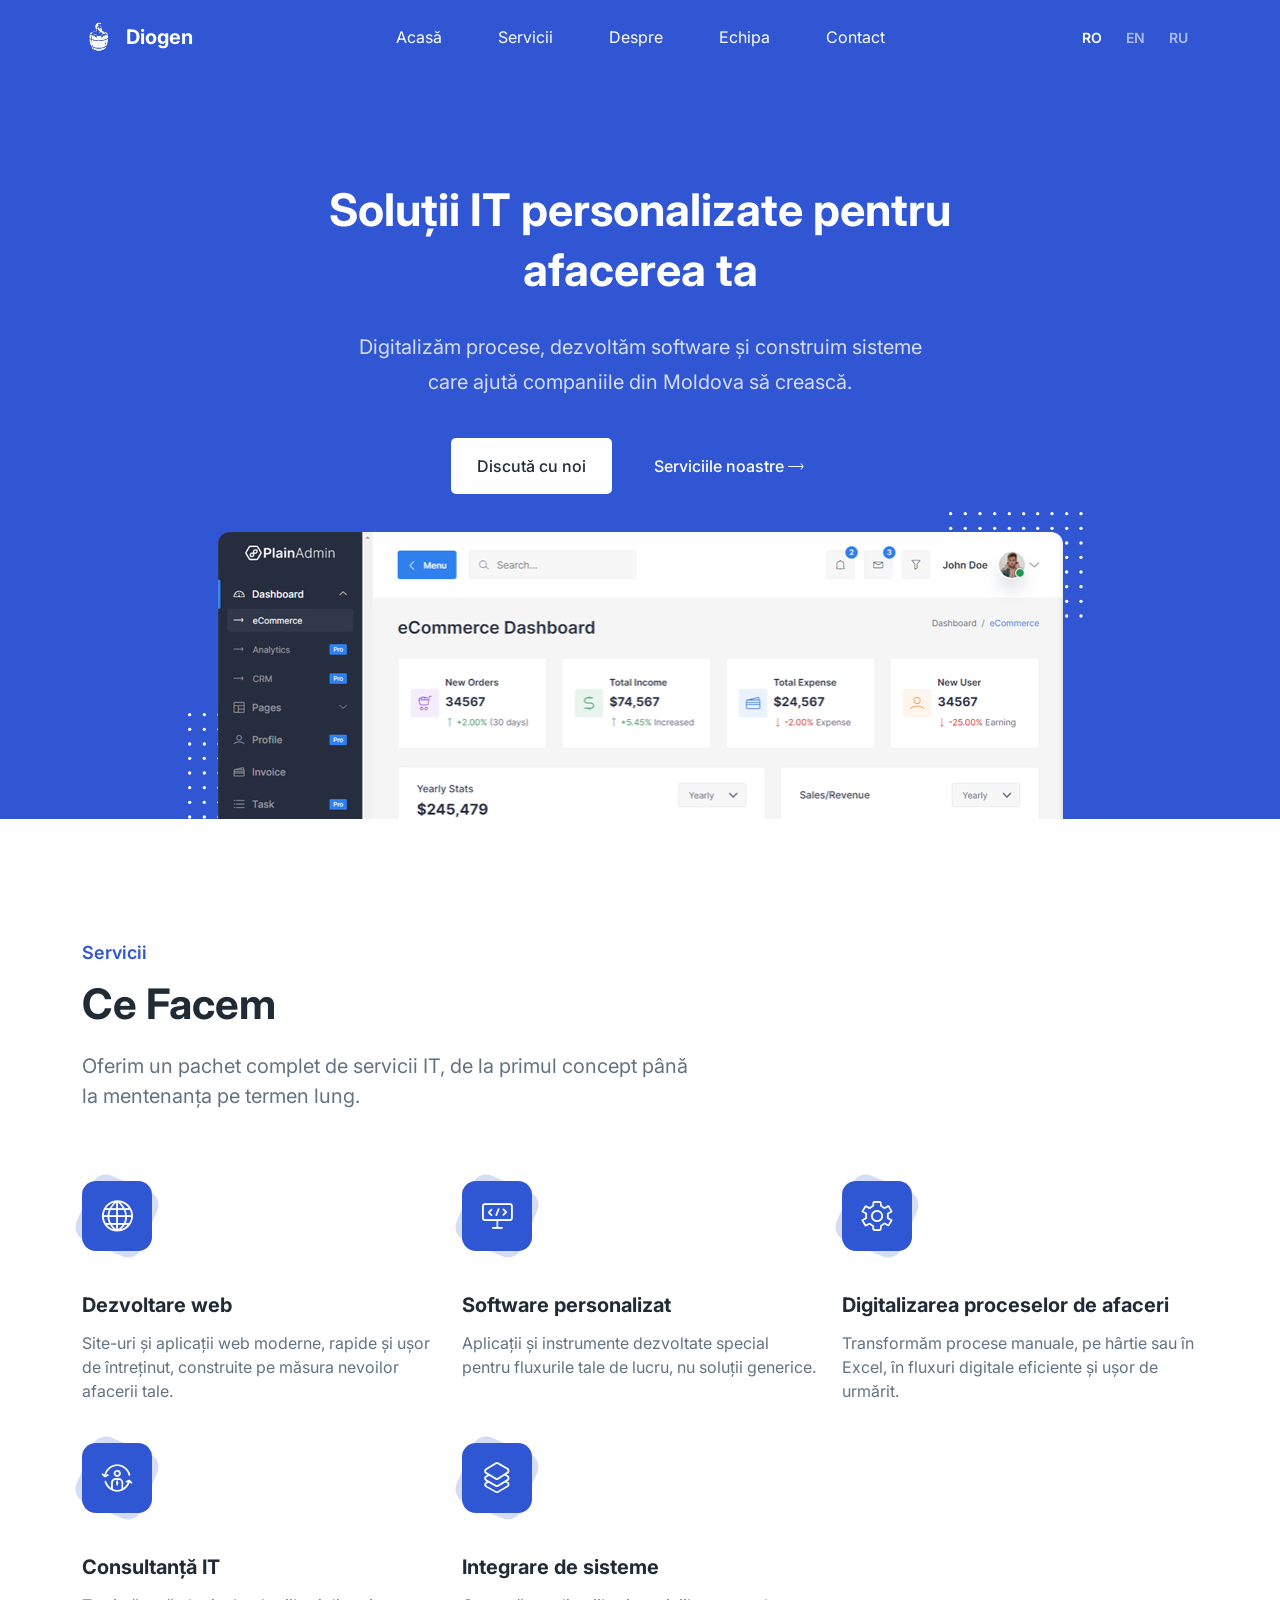
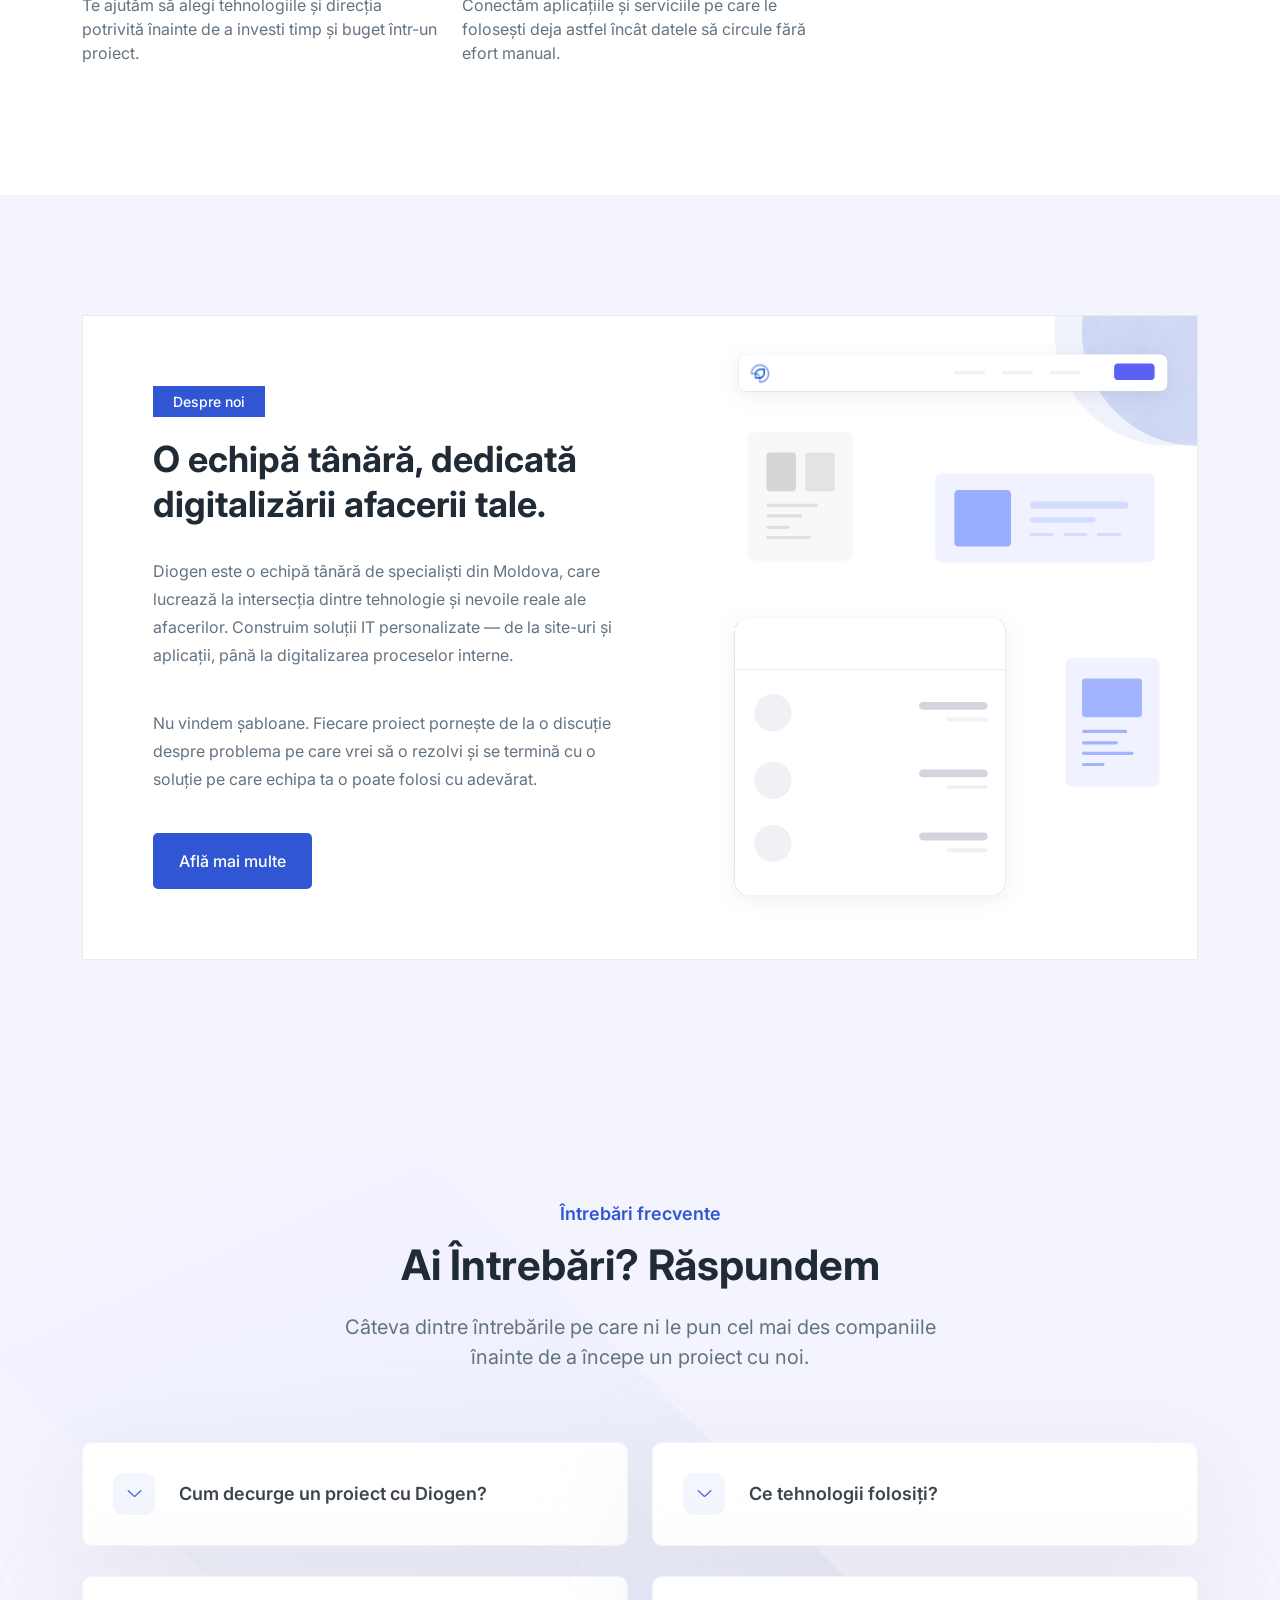
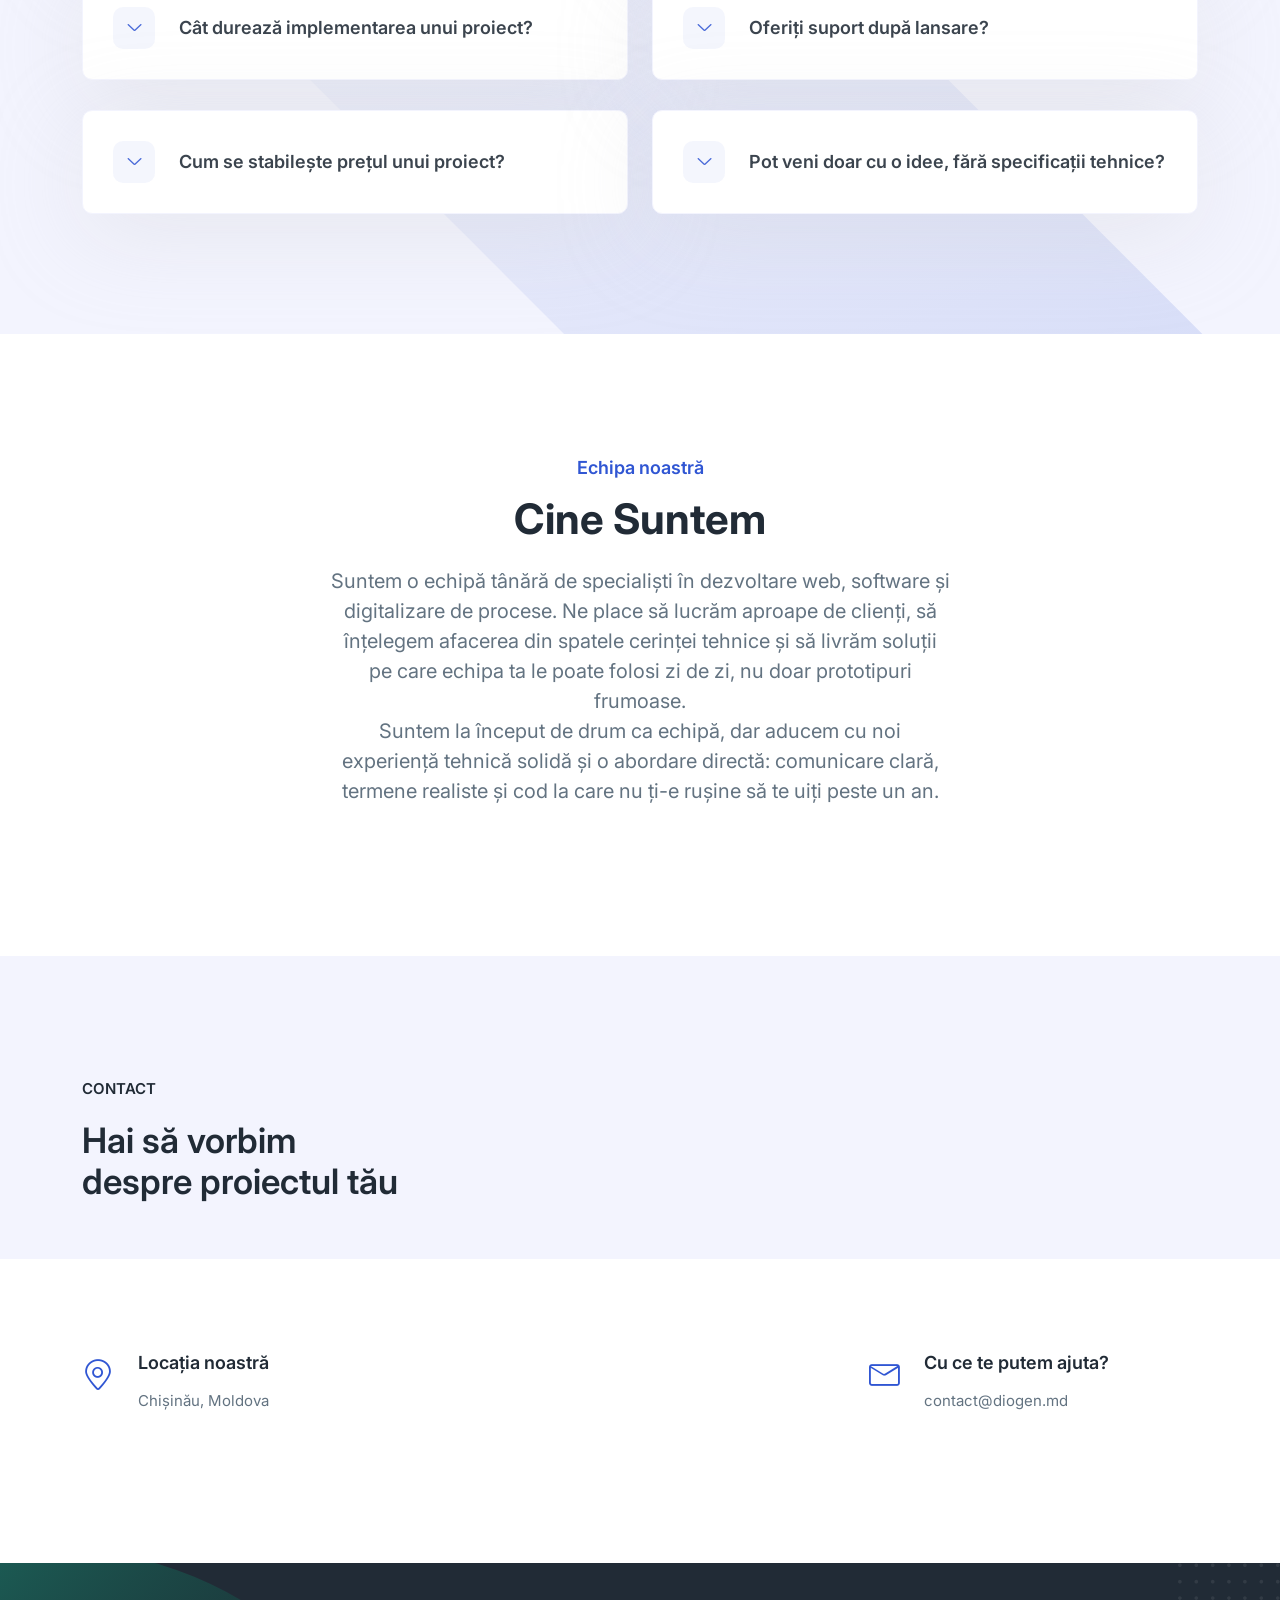
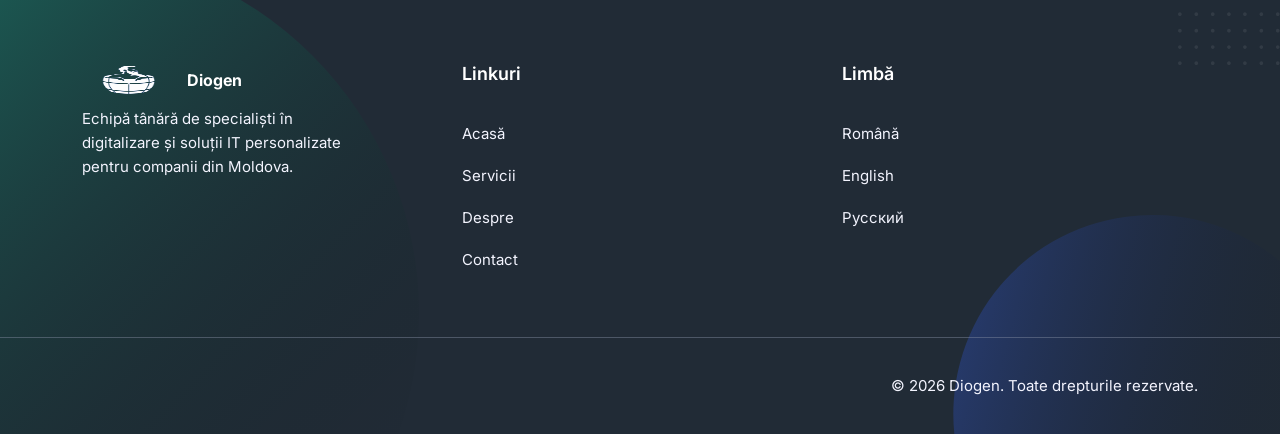
==== commit f747e505: "edit contact form; add logo" ====
--- a/index.html
+++ b/index.html
@@ -60,8 +60,10 @@
         <div class="row">
           <div class="col-lg-12">
             <nav class="navbar navbar-expand-lg">
-              <a class="navbar-brand" href="index.html">
-                <span class="fw-bold text-white ud-logo-text">Diogen</span>
+              <a class="navbar-brand d-flex align-items-center" href="index.html">
+                <img src="assets/images/logo/logo_white.png" alt="Diogen" class="ud-logo-icon ud-logo-icon-light" />
+                <img src="assets/images/logo/logo_dark.png" alt="Diogen" class="ud-logo-icon ud-logo-icon-dark" />
+                <span class="fw-bold ud-logo-text">Diogen</span>
               </a>
               <button class="navbar-toggler">
                 <span class="toggler-icon"> </span>
@@ -461,7 +463,7 @@
     <section id="contact" class="ud-contact">
       <div class="container">
         <div class="row align-items-center">
-          <div class="col-xl-8 col-lg-7">
+          <div class="col-lg-12">
             <div class="ud-contact-content-wrapper">
               <div class="ud-contact-title">
                 <span>CONTACT</span>
@@ -487,57 +489,10 @@
                   </div>
                   <div class="ud-info-meta">
                     <h5>Cu ce te putem ajuta?</h5>
-                    <p>hello@diogen.md</p>
-                  </div>
-                </div>
-              </div>
-            </div>
-          </div>
-          <div class="col-xl-4 col-lg-5">
-            <div
-              class="ud-contact-form-wrapper wow fadeInUp"
-              data-wow-delay=".2s"
-            >
-              <h3 class="ud-contact-form-title">Trimite-ne un mesaj</h3>
-              <form class="ud-contact-form">
-                <div class="ud-form-group">
-                  <label for="fullName">Nume complet*</label>
-                  <input
-                    type="text"
-                    name="fullName"
-                    placeholder="Ion Popescu"
-                  />
-                </div>
-                <div class="ud-form-group">
-                  <label for="email">Email*</label>
-                  <input
-                    type="email"
-                    name="email"
-                    placeholder="exemplu@email.com"
-                  />
-                </div>
-                <div class="ud-form-group">
-                  <label for="phone">Telefon*</label>
-                  <input
-                    type="text"
-                    name="phone"
-                    placeholder="+373 6X XXX XXX"
-                  />
-                </div>
-                <div class="ud-form-group">
-                  <label for="message">Mesaj*</label>
-                  <textarea
-                    name="message"
-                    rows="1"
-                    placeholder="Scrie-ne câteva cuvinte despre proiectul tău"
-                  ></textarea>
-                </div>
-                <div class="ud-form-group mb-0">
-                  <button type="submit" class="ud-main-btn">
-                    Trimite mesajul
-                  </button>
-                </div>
-              </form>
+                    <p>contact@diogen.md</p>
+                  </div>
+                </div>
+              </div>
             </div>
           </div>
         </div>
@@ -561,7 +516,8 @@
           <div class="row">
             <div class="col-lg-4 col-md-6">
               <div class="ud-widget">
-                <a href="index.html" class="ud-footer-logo">
+                <a href="index.html" class="ud-footer-logo d-flex align-items-center">
+                  <img src="assets/images/logo/logo_white.png" alt="Diogen" class="ud-logo-icon" />
                   <span class="fw-bold text-white ud-logo-text">Diogen</span>
                 </a>
                 <p class="ud-widget-desc">
--- a/assets/css/ud-styles.css
+++ b/assets/css/ud-styles.css
@@ -16,6 +16,12 @@
   font-style: normal;
   color: var(--body-color);
   overflow-x: hidden;
+}
+
+.ud-logo-icon {
+  height: 34px;
+  width: auto;
+  margin-right: 10px;
 }
 
 * {
@@ -246,6 +252,16 @@
   max-width: 160px;
 }
 
+.ud-logo-icon-dark {
+  display: none;
+}
+
+.ud-logo-text {
+  color: var(--white);
+  -webkit-transition: all 0.3s ease-out 0s;
+  transition: all 0.3s ease-out 0s;
+}
+
 .navbar-toggler {
   padding: 0;
 }
@@ -461,6 +477,18 @@
 
 .navbar-btn .ud-white-btn:hover {
   background: white;
+  color: var(--heading-color);
+}
+
+.sticky .ud-logo-icon-light {
+  display: none;
+}
+
+.sticky .ud-logo-icon-dark {
+  display: inline-block;
+}
+
+.sticky .ud-logo-text {
   color: var(--heading-color);
 }
 
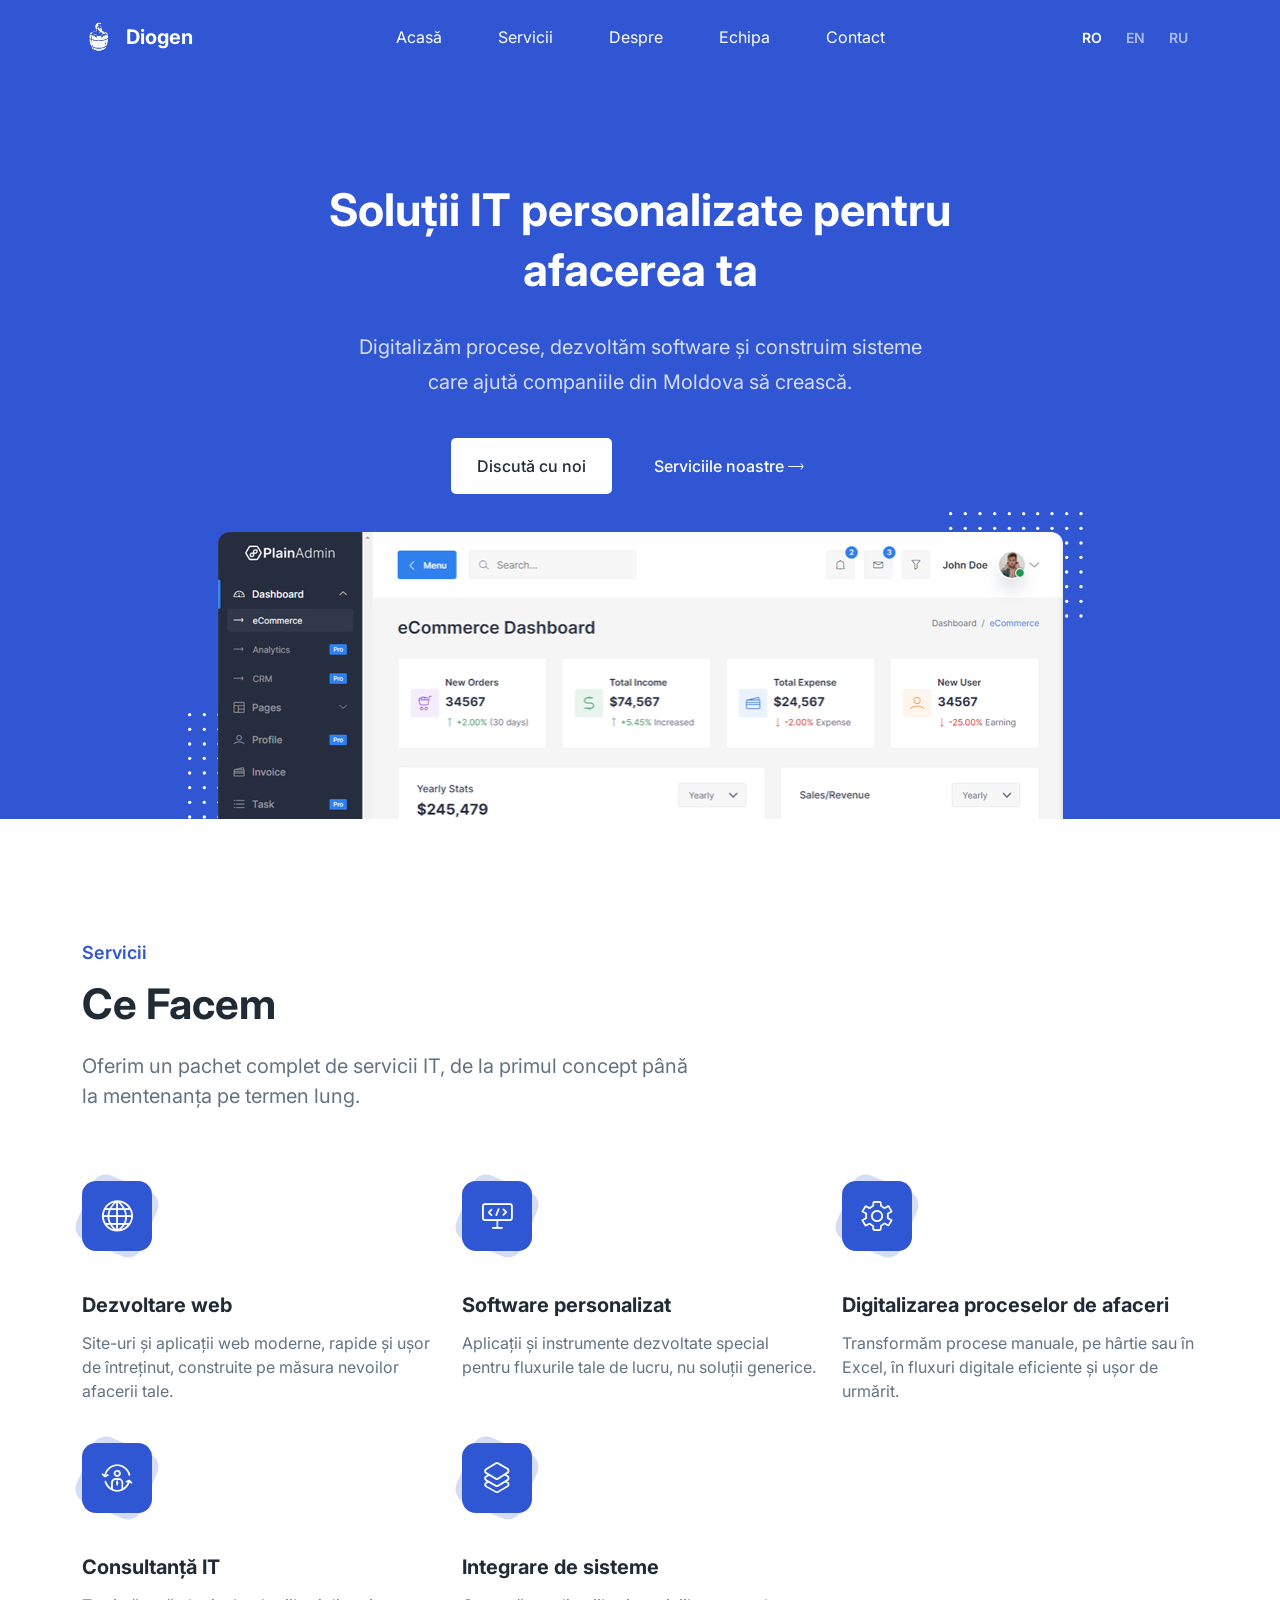
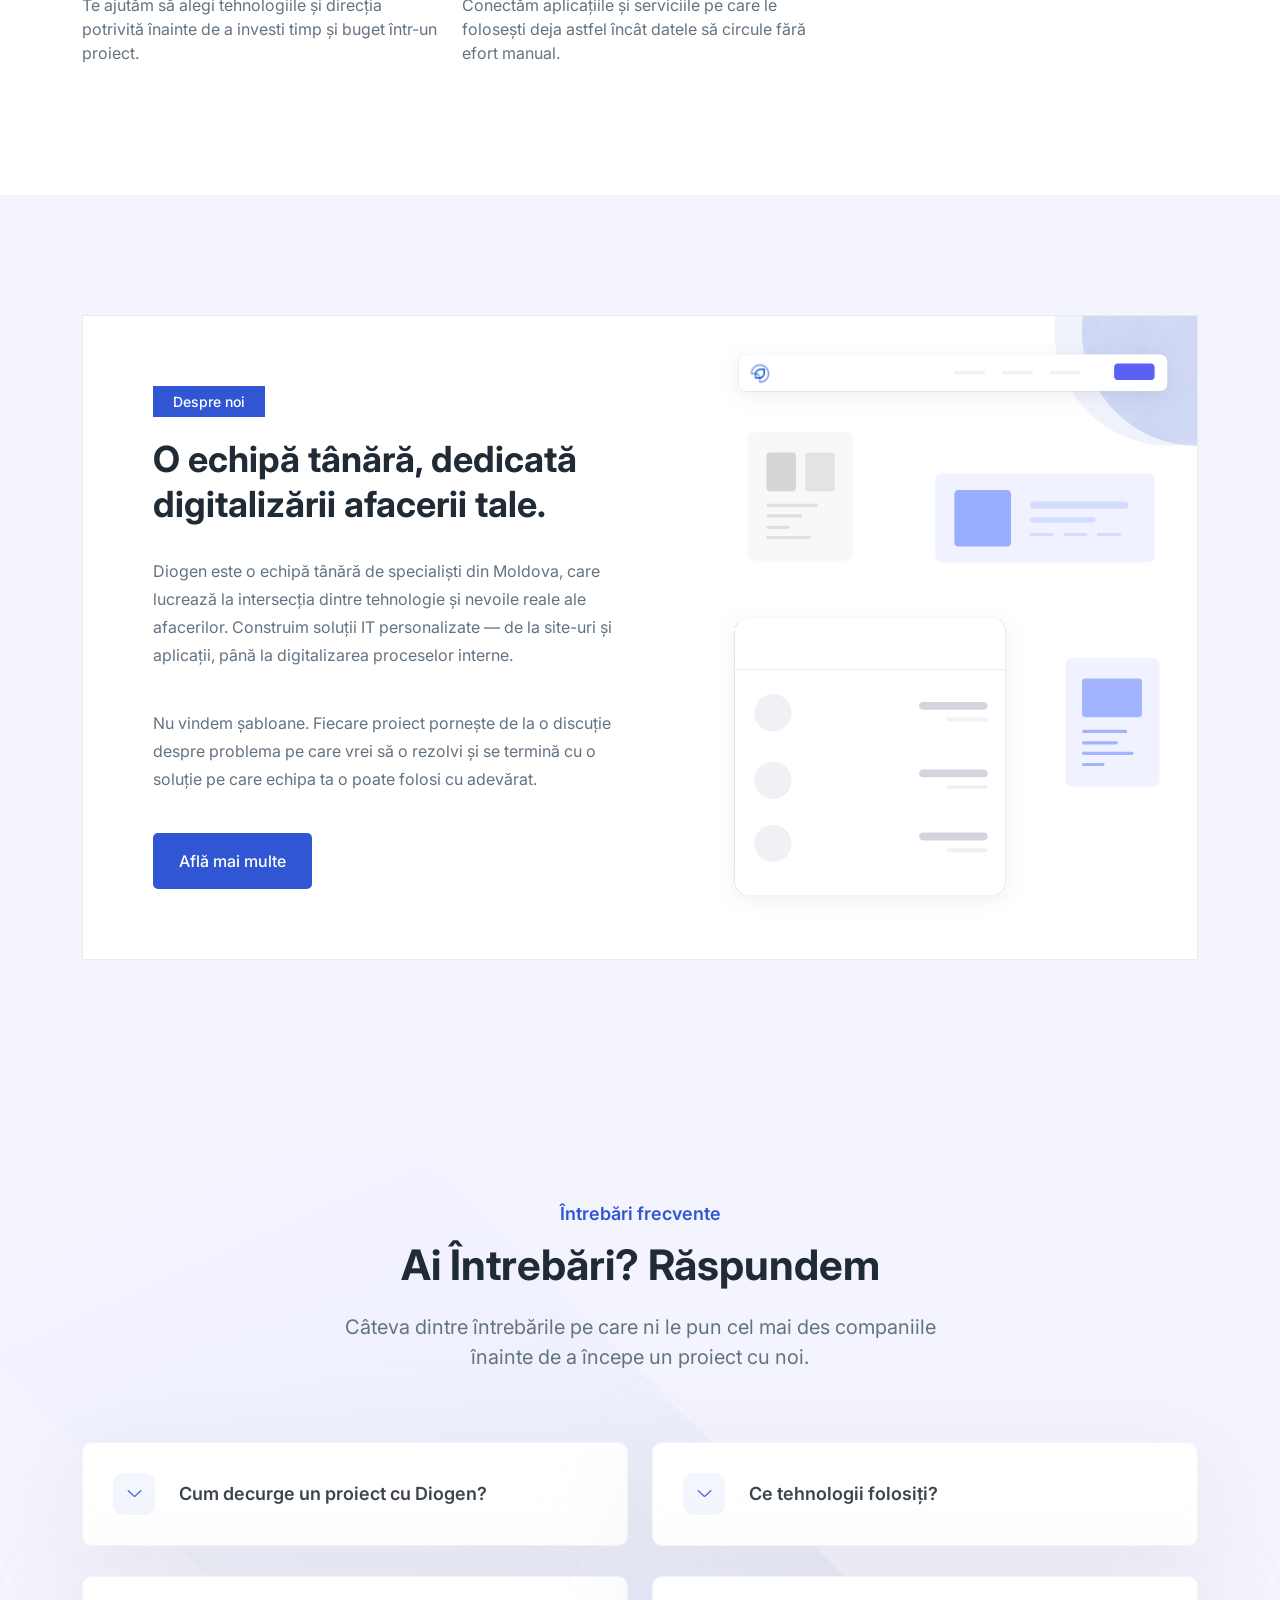
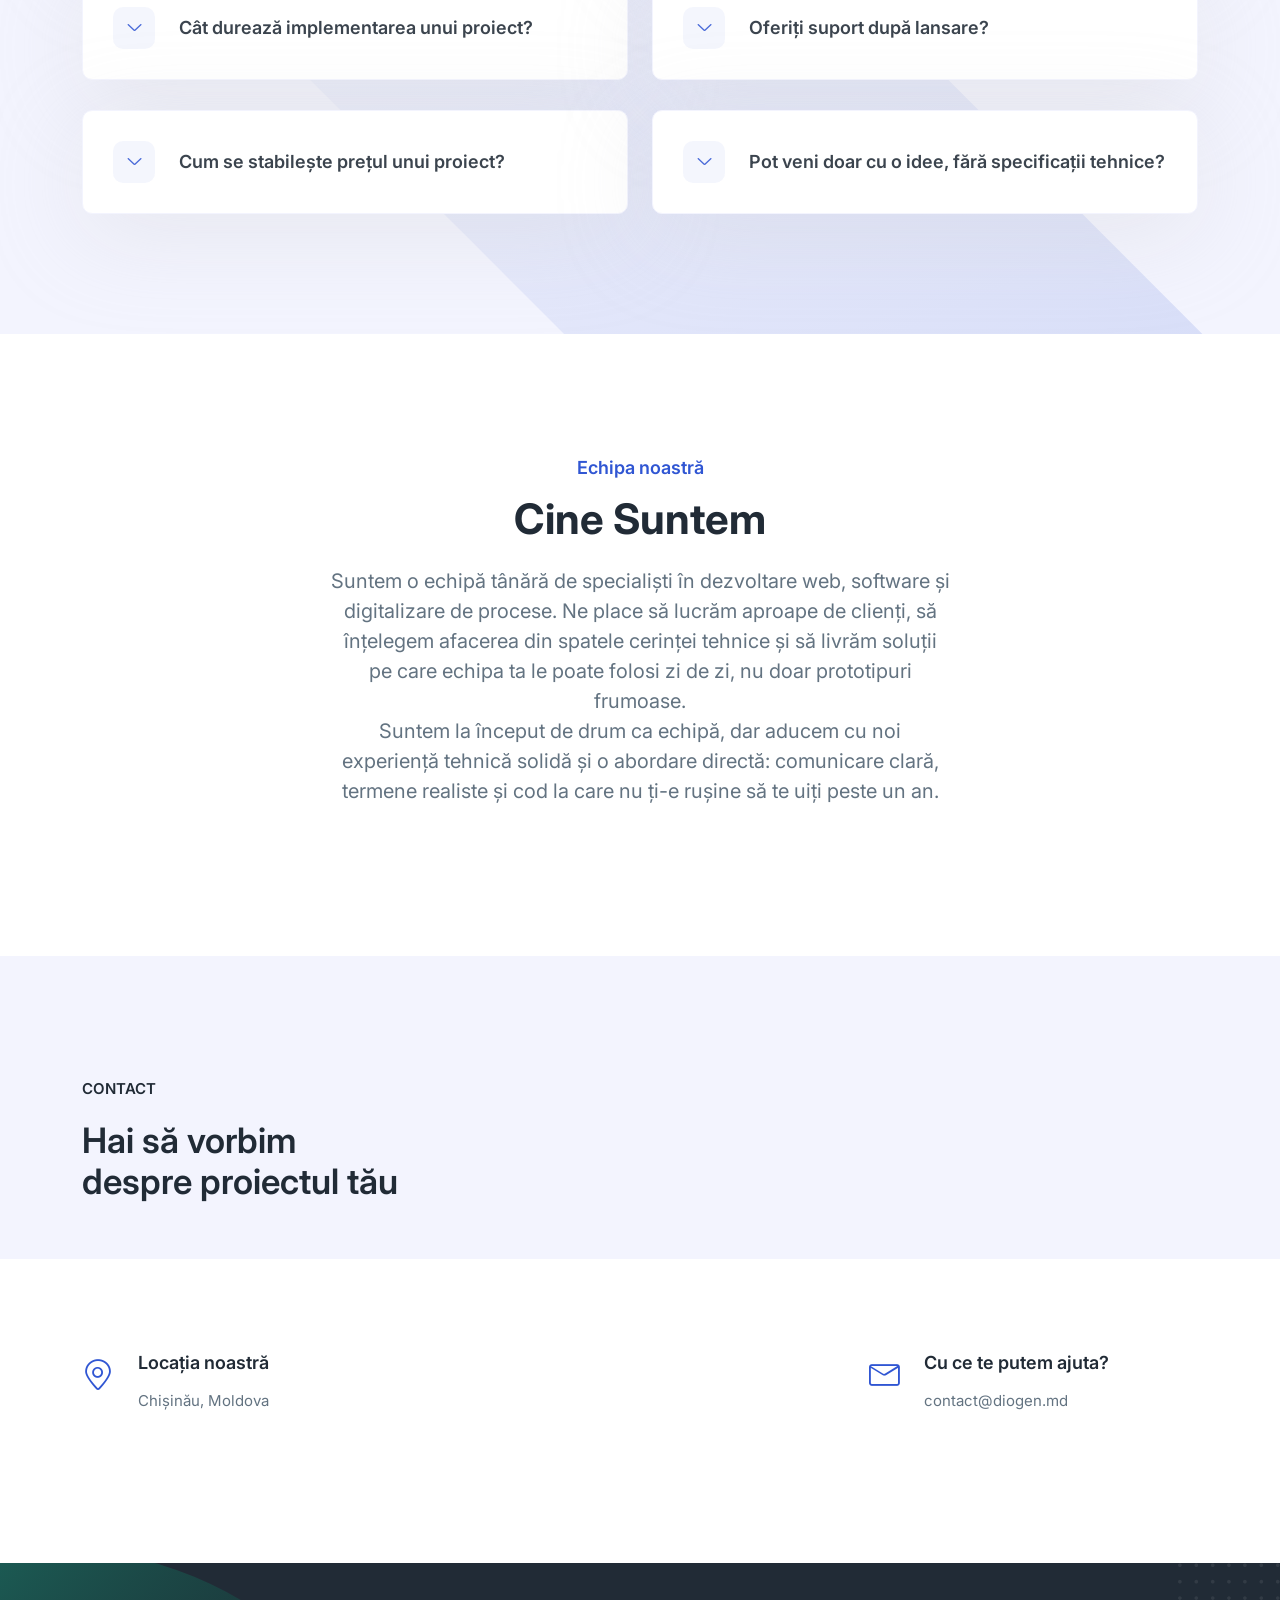
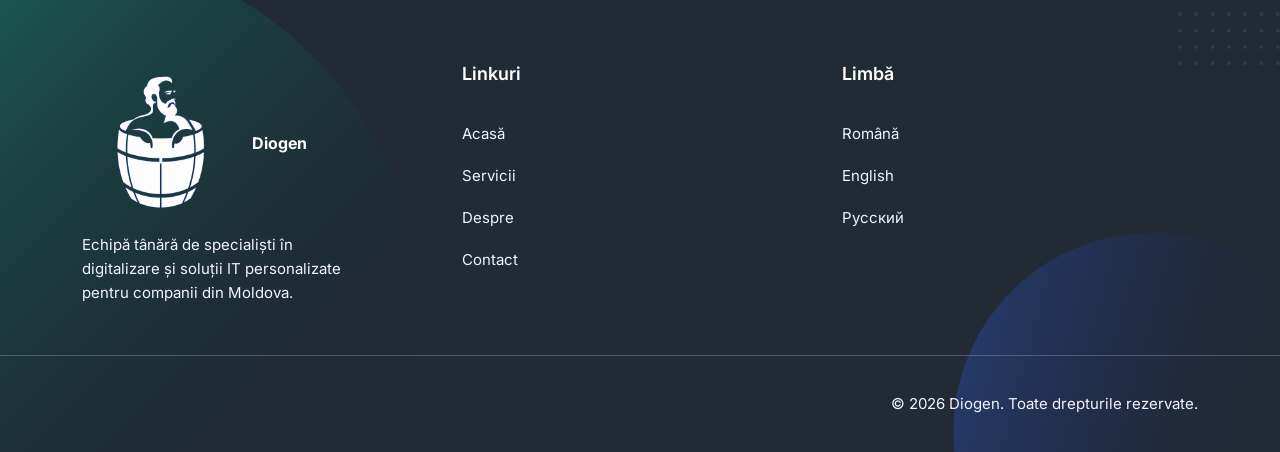
==== commit 3d27b0ab: "fix header buttons to scroll on main page only, fix footer logo" ====
--- a/index.html
+++ b/index.html
@@ -80,7 +80,7 @@
                     <a class="ud-menu-scroll" href="#features">Servicii</a>
                   </li>
                   <li class="nav-item">
-                    <a href="despre.html">Despre</a>
+                    <a class="ud-menu-scroll" href="#about">Despre</a>
                   </li>
                   <li class="nav-item">
                     <a class="ud-menu-scroll" href="#team">Echipa</a>
@@ -538,7 +538,7 @@
                     <a href="index.html#features">Servicii</a>
                   </li>
                   <li>
-                    <a href="despre.html">Despre</a>
+                    <a href="index.html#about">Despre</a>
                   </li>
                   <li>
                     <a href="contact.html">Contact</a>
--- a/assets/css/ud-styles.css
+++ b/assets/css/ud-styles.css
@@ -1554,7 +1554,8 @@
 }
 
 .ud-widget .ud-footer-logo img {
-  width: 100%;
+  max-width: 100%;
+  height: auto;
 }
 
 .ud-widget .ud-widget-desc {
